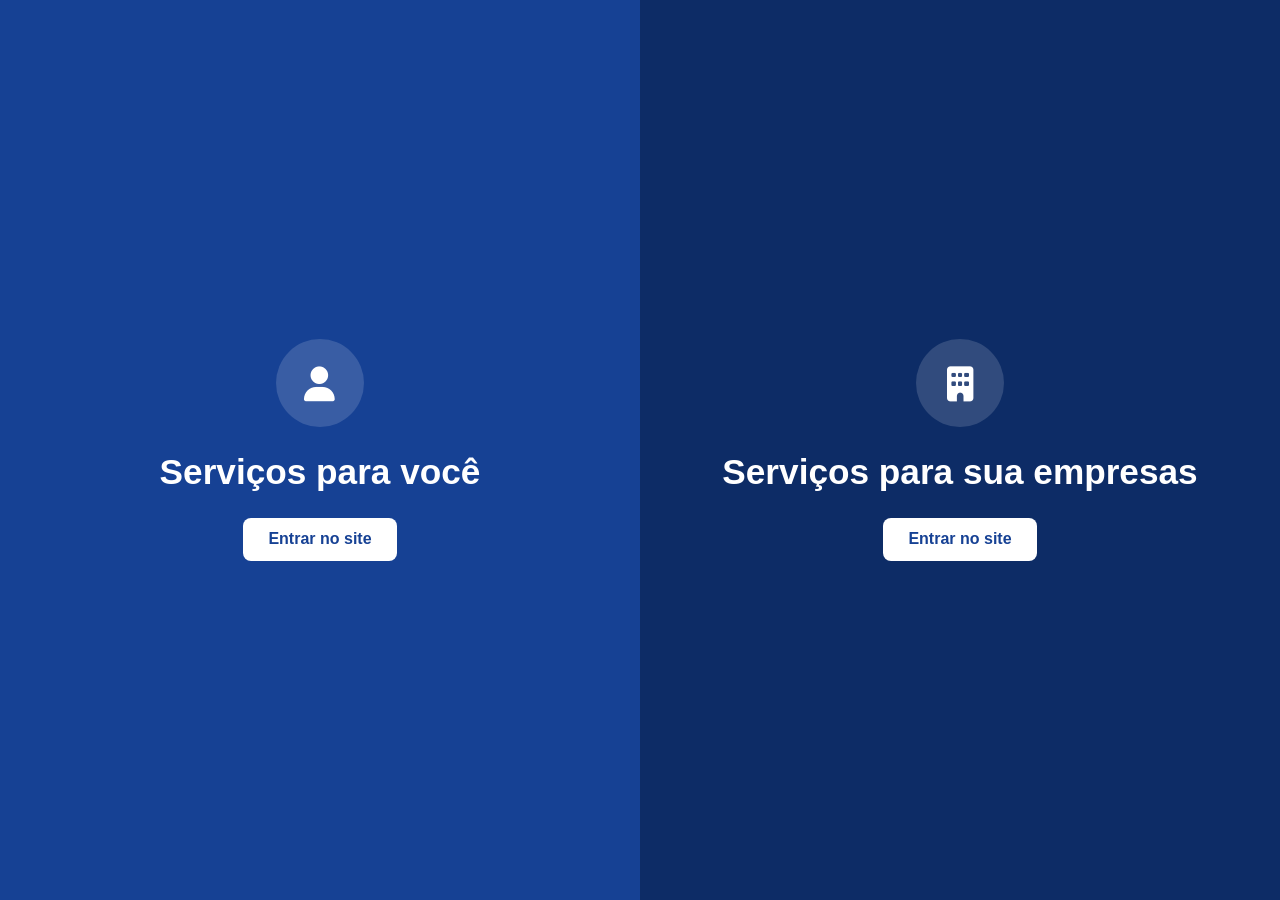
==== index.html @ 04d65aa6 "Checkpoint: estado atual do site antes de alterações no menu" ====
<!DOCTYPE html>
<html lang="pt-BR"><head>
<meta charset="UTF-8">
<meta name="viewport" content="width=device-width, initial-scale=1">
<title>SENAI Amapá — Escolha seu perfil</title>
<meta name="description" content="SENAI Amapá: educação profissional, tecnologia e inovação para a indústria. Escolha o site feito para você ou para a sua empresa.">
<link rel="icon" href="assets/img/favicon.png">
<link rel="stylesheet" href="assets/vendor/bootstrap/bootstrap.min.css">
<link rel="stylesheet" href="assets/vendor/fontawesome/css/all.min.css">
<link rel="stylesheet" href="assets/css/style.css">
</head>
<body class="site-senai">
<a class="skip-link" href="#main">Pular para o conteúdo</a>
<!--
<div class="topbar">
  <div class="container-xl">
    <div class="topbar-menu">
      <button class="topbar-toggler" type="button" aria-expanded="false" aria-controls="topbarInstitutional" aria-label="Abrir links institucionais">
        <i class="fa-solid fa-bars"></i>
      </button>
      <ul class="topbar-links institutional" id="topbarInstitutional">
      <li><a href="sesi-home.html"><img class="sesi-icon-min" src="assets/img/sesi_branco.png" alt="SESI Amapá"></a></li>
      <li><a href="#">LGPD</a></li>
      <li><a href="#">Transparência</a></li>
      <li><a href="#">Sustentabilidade</a></li>
      <li><a href="#">Portal ESG</a></li>
      <li><a href="#">Intranet</a></li>
      </ul>
    </div>
    <div class="accessibility-dropdown">
      <button class="accessibility-toggle" type="button" aria-expanded="false">
        <i class="fa-solid fa-universal-access"></i> Acessibilidade <i class="fa-solid fa-chevron-down" style="font-size:.6rem"></i>
      </button>
      <div class="accessibility-menu">
        <button type="button" data-action="font-increase"><i class="fa-solid fa-magnifying-glass-plus"></i> Aumentar fonte</button>
        <button type="button" data-action="font-decrease"><i class="fa-solid fa-magnifying-glass-minus"></i> Diminuir fonte</button>
        <button type="button" data-action="contrast"><i class="fa-solid fa-circle-half-stroke"></i> Contraste</button>
        <a href="#" target="_blank"><i class="fa-solid fa-hands-asl-interpreting"></i> Libras</a>
        <a href="#" target="_blank"><i class="fa-solid fa-volume-high"></i> Leitor de Tela</a>
      </div>
    </div>
  </div>
</div>
-->
<main id="main" class="profile-picker">
  <a class="profile-half profile-half-voce" href="para-voce/index.html">
    <div class="profile-half-inner">
      <span class="profile-icon"><i class="fa-solid fa-user"></i></span>
      <h1>Serviços para você</h1>
      <span class="btn btn-brand profile-btn">Entrar no site</span>
    </div>
  </a>
  <a class="profile-half profile-half-empresa" href="para-empresa/index.html">
    <div class="profile-half-inner">
      <span class="profile-icon"><i class="fa-solid fa-building"></i></span>
      <h1>Serviços para sua empresas</h1>
      <span class="btn btn-brand profile-btn">Entrar no site</span>
    </div>
  </a>
</main>

<script src="assets/vendor/bootstrap/bootstrap.bundle.min.js"></script>
<script src="assets/js/main.js"></script>

</body></html>
---- assets/css/style.css ----
/* ==========================================================================
   Novo Template SESI/SENAI Amapá — CSS compartilhado
   Um único stylesheet para os 4 mockups. As páginas SENAI usam
   <body class="site-senai">, as páginas SESI usam <body class="site-sesi">.
   Isso troca a "cor da casa" (--brand) em todo o documento sem duplicar
   nenhuma regra de layout — só a variável muda.
   ========================================================================== */

/* -----------------------------------------------------------------------
   1. Fontes — Neo Sans Std (oficial, arquivos em ../fonts/)
   ----------------------------------------------------------------------- */
@font-face {
  font-family: "Neo Sans Std";
  src: url("../fonts/NeoSansStd-Light.otf") format("opentype");
  font-weight: 300;
  font-style: normal;
  font-display: swap;
}
@font-face {
  font-family: "Neo Sans Std";
  src: url("../fonts/NeoSansStd-Regular.otf") format("opentype");
  font-weight: 400;
  font-style: normal;
  font-display: swap;
}
@font-face {
  font-family: "Neo Sans Std";
  src: url("../fonts/NeoSansStd-Italic.otf") format("opentype");
  font-weight: 400;
  font-style: italic;
  font-display: swap;
}
@font-face {
  font-family: "Neo Sans Std";
  src: url("../fonts/NeoSansStd-Medium.otf") format("opentype");
  font-weight: 500;
  font-style: normal;
  font-display: swap;
}
@font-face {
  font-family: "Neo Sans Std";
  src: url("../fonts/NeoSansStd-Bold.otf") format("opentype");
  font-weight: 700;
  font-style: normal;
  font-display: swap;
}
@font-face {
  font-family: "Neo Sans Std";
  src: url("../fonts/NeoSansStd-Black.otf") format("opentype");
  font-weight: 900;
  font-style: normal;
  font-display: swap;
}

/* -----------------------------------------------------------------------
   2. Variáveis de marca
   ----------------------------------------------------------------------- */
:root {
  --color-blue: #164194;
  --color-blue-dark: #0d2c66;
  --color-blue-darker: #0a2350;
  --color-senai: #e84910;
  --color-senai-dark: #c13c0c;
  --color-sesi: #52ae32;
  --color-sesi-dark: #418826;
  --color-ink: #1c2733;
  --color-body: #4a5568;
  --color-bg-soft: #f4f6fa;
  --color-border: #e3e8f0;

  --radius-sm: 0.5rem;
  --radius-md: 1rem;
  --radius-lg: 1.5rem;
  --shadow-soft: 0 0.5rem 1.5rem rgba(22, 65, 148, 0.08);
  --shadow-soft-hover: 0 1rem 2rem rgba(22, 65, 148, 0.14);

  --brand: var(--color-blue);
  --brand-dark: var(--color-blue-dark);
  --brand-rgb: 22, 65, 148;

  --font-base: "Neo Sans Std", "Segoe UI", Arial, sans-serif;
}

body.site-senai {
  --brand: var(--color-senai);
  --brand-dark: var(--color-senai-dark);
  --brand-rgb: 232, 73, 16;
}

body.site-sesi {
  --brand: var(--color-sesi);
  --brand-dark: var(--color-sesi-dark);
  --brand-rgb: 82, 174, 50;
}

/* Classes utilitárias de marca — únicas, reaproveitadas nos dois sites */
.senai-color { color: var(--color-senai) !important; }
.sesi-color  { color: var(--color-sesi) !important; }
.senai-bg    { background-color: var(--color-senai) !important; }
.sesi-bg     { background-color: var(--color-sesi) !important; }
.brand-color { color: var(--brand) !important; }
.brand-bg    { background-color: var(--brand) !important; }

/* -----------------------------------------------------------------------
   3. Base
   ----------------------------------------------------------------------- */
html { scroll-behavior: smooth; }

body {
  font-family: var(--font-base);
  color: var(--color-body);
  background-color: var(--color-bg-soft);
  -webkit-font-smoothing: antialiased;
}

/* Área de conteúdo "de página" — branca por padrão; seções internas podem
   sobrescrever com o próprio background (ex.: seção de serviços em cinza)
   para criar continuidade visual até o footer. */
.page-surface { background-color: #fff; }

h1, h2, h3, h4, h5, h6, .heading-font {
  font-family: var(--font-base);
  font-weight: 700;
  color: var(--color-ink);
}

a { text-decoration: none; }

img { max-width: 100%; height: auto; }

.container-narrow { max-width: 1320px; }

.section {
  padding-block: clamp(2.5rem, 5vw, 4.5rem);
}

.section-heading {
  display: flex;
  align-items: baseline;
  justify-content: start;
  gap: 1rem;
  margin-bottom: 1.75rem;
}

.section-heading h2 {
  font-size: clamp(1.5rem, 2.5vw, 2rem);
  font-weight: 900;
  margin: 0;
  position: relative;
  padding-bottom: 0.6rem;
}

.section-heading h2::after {
  content: "";
  position: absolute;
  left: 0;
  bottom: 0;
  width: 3.5rem;
  height: 4px;
  border-radius: 2px;
  background: var(--brand);
}

.btn-brand {
  background-color: var(--brand);
  border-color: var(--brand);
  color: #fff;
  font-weight: 700;
  border-radius: var(--radius-sm);
  padding: 0.6rem 1.6rem;
  transition: background-color 0.15s ease, transform 0.15s ease, box-shadow 0.15s ease;
}

.btn-brand:hover,
.btn-brand:focus {
  background-color: var(--brand-dark);
  border-color: var(--brand-dark);
  color: #fff;
  transform: translateY(-1px);
  box-shadow: var(--shadow-soft);
}

.btn-outline-brand {
  border: 1.5px solid var(--brand);
  color: var(--brand);
  background: transparent;
  font-weight: 700;
  border-radius: var(--radius-sm);
  padding: 0.55rem 1.5rem;
  transition: all 0.15s ease;
}

.btn-outline-brand:hover {
  background-color: var(--brand);
  color: #fff;
}

.badge-brand {
  display: inline-block;
  background-color: var(--brand);
  color: #fff;
  font-size: 0.7rem;
  font-weight: 700;
  letter-spacing: 0.04em;
  text-transform: uppercase;
  padding: 0.35rem 0.75rem;
  border-radius: 50rem;
}

/* Skip link */
.skip-link {
  position: absolute;
  left: -999px;
  top: 0;
  background: #fff;
  color: var(--color-ink);
  padding: 0.75rem 1.25rem;
  z-index: 2000;
  border-radius: 0 0 var(--radius-sm) 0;
}
.skip-link:focus { left: 0; }

/* -----------------------------------------------------------------------
   4. Barra institucional (topo) — accessibility + institutional links
   ----------------------------------------------------------------------- */
.topbar {
  background-color: var(--color-blue);
  color: #fff;
  font-size: 0.8rem;
  box-shadow: inset 0px -4px 5px 1px #00000045;
}

.topbar .container-xl {
  display: flex;
  align-items: center;
  justify-content: space-between;
  gap: 1rem;
  padding-block: 0.5rem;
}

.topbar a {
  color: #fff;
  opacity: 0.92;
}
.topbar a:hover { opacity: 1; text-decoration: underline; }

.topbar-menu { position: relative; }

.topbar-links {
  display: flex;
  align-items: center;
  gap: 1.1rem;
  list-style: none;
  margin: 0;
  padding: 0;
  text-transform: uppercase;
  letter-spacing: 0.02em;
  font-weight: 600;
}

.topbar-links li + li { position: relative; }
.topbar-links li + li::before {
  content: "";
  position: absolute;
  left: -0.58rem;
  top: 50%;
  transform: translateY(-50%);
  width: 1px;
  height: 0.85rem;
  background: rgba(255, 255, 255, 0.4);
}

.topbar-toggler {
  display: none;
  background: rgba(255, 255, 255, 0.12);
  border: 1px solid rgba(255, 255, 255, 0.35);
  color: #fff;
  width: 34px;
  height: 34px;
  border-radius: 0.5rem;
  align-items: center;
  justify-content: center;
  font-size: 0.85rem;
}
.topbar-toggler:hover { background: rgba(255, 255, 255, 0.22); }

/* Accessibility dropdown */
.accessibility-dropdown { position: relative; }

.accessibility-toggle {
  background: rgba(255, 255, 255, 0.12);
  border: 1px solid rgba(255, 255, 255, 0.35);
  color: #fff;
  border-radius: 50rem;
  padding: 0.3rem 0.9rem;
  font-size: 0.78rem;
  font-weight: 700;
  text-transform: uppercase;
  display: inline-flex;
  align-items: center;
  gap: 0.4rem;
}
.accessibility-toggle:hover { background: rgba(255, 255, 255, 0.22); }

.accessibility-menu {
  position: absolute;
  top: calc(100% + 0.6rem);
  left: 0;
  min-width: 230px;
  background: #fff;
  color: var(--color-ink);
  border-radius: var(--radius-sm);
  box-shadow: var(--shadow-soft-hover);
  padding: 0.5rem;
  display: none;
  z-index: 1050;
}
.accessibility-dropdown.open .accessibility-menu { display: block; }

.accessibility-menu button,
.accessibility-menu a {
  display: flex;
  align-items: center;
  gap: 0.6rem;
  width: 100%;
  background: none;
  border: 0;
  text-align: left;
  padding: 0.55rem 0.7rem;
  border-radius: 0.5rem;
  color: var(--color-ink);
  font-size: 0.85rem;
  font-weight: 600;
}
.accessibility-menu button:hover,
.accessibility-menu a:hover { background: var(--color-bg-soft); color: var(--brand); }
.accessibility-menu i { width: 1.1rem; text-align: center; color: var(--brand); }

/* Font-size runtime toggle */
body.font-lg { font-size: 108%; }
body.font-xl { font-size: 116%; }
body.high-contrast { background: #000; color: #fff; }
body.high-contrast .topbar,
body.high-contrast .mainnav { background: #000 !important; }
body.high-contrast a { color: #ffe680 !important; }
body.high-contrast .brand-bg,
body.high-contrast .senai-bg,
body.high-contrast .sesi-bg { background: #000 !important; border: 1px solid #fff; }

/* -----------------------------------------------------------------------
   5. Navegação principal + Mega-menu
   ----------------------------------------------------------------------- */
.mainnav {
  background-color: var(--color-bg-soft);
  padding-block: 0.75rem;
  justify-content: space-between;
  position: sticky;
  top: 0;
  z-index: 1030;
}

.mainnav .container-xl {
  display: flex;
  align-items: center;
  justify-content: space-between;
  gap: 1.5rem;
  margin-right: auto;
  margin-left: auto;
  min-width: 90% !important;
  max-width: 90% !important;
}

.mainnav-brand img { height: 64px; min-width: 253.667px  ; margin: 0px 0 5px 0px;}

.mainnav-menu {
  display: flex;
  align-items: center;
  gap: 0.25rem;
  list-style: none;
  margin: 0 0 0 0.5rem;
  padding: 0;
  flex: 1;
  justify-content: space-evenly;
}

.mainnav-menu > li { position: relative; }

.mainnav-menu > li > a {
  display: flex;
  align-items: center;
  gap: 0.35rem;
  color: var(--color-blue);
  font-weight: 700;
  font-size: 0.85rem;
  text-transform: uppercase;
  letter-spacing: 0.01em;
  padding: 0.65rem 0.9rem;
  border-radius: var(--radius-sm);
  transition: background-color 0.15s ease;
}

.mainnav-menu > li > a:hover,
.mainnav-menu > li.open > a {
  background-color: var(--brand);
  color: var(--color-bg-soft);
}

.mainnav-menu > li > a i.chev { font-size: 0.4rem; opacity: 0.8; }

.mega-panel {
  position: absolute;
  top: calc(100% + 0.6rem);
  left: 0;
  min-width: 640px;
  max-width: 90vw;
  background: #fff;
  border-radius: var(--radius-md);
  box-shadow: var(--shadow-soft-hover);
  padding: 1.5rem;
  display: none;
  gap: 1.5rem;
  grid-template-columns: repeat(3, 1fr);
  z-index: 1040;
}
.mega-panel.cols-1 { min-width: 260px; grid-template-columns: 1fr; }
.mega-panel.cols-2 { min-width: 440px; grid-template-columns: repeat(2, 1fr); }
.mega-panel.cols-3 { min-width: 440px; grid-template-columns: repeat(3, 8rem); }
.mainnav-menu > li.open .mega-panel { display: grid; }

.mega-panel-col h6 {
  font-size: 0.72rem;
  text-transform: uppercase;
  letter-spacing: 0.05em;
  color: var(--brand);
  font-weight: 800;
  margin-bottom: 0.6rem;
  padding-bottom: 0.5rem;
  border-bottom: 2px solid var(--color-bg-soft);
}

.mega-panel-col ul { list-style: none; margin: 0; padding: 0; }
.mega-panel-col li a {
  display: block;
  color: var(--color-body);
  font-size: 0.86rem;
  font-weight: 500;
  padding: 0.4rem 0.3rem;
  border-radius: 0.4rem;
}
.mega-panel-col li a:hover { color: var(--brand); background: var(--color-bg-soft); padding-left: 0.6rem; }

/* Search trigger + panel */
.nav-search { position: relative; }

.nav-search-toggle {
  background: var(--brand);
  border: 2px solid rgba(255, 255, 255, 0.3);
  color: #fff;
  width: 42px;
  height: 42px;
  border-radius: 50%;
  display: inline-flex;
  align-items: center;
  justify-content: center;
  font-size: 1rem;
}
.nav-search-toggle:hover { background: var(--color-blue); border: 2px solid var(--brand);}

.search-panel {
  position: absolute;
  top: calc(100% + 0.6rem);
  right: 0;
  width: 380px;
  max-width: 90vw;
  background: #fff;
  border-radius: var(--radius-md);
  box-shadow: var(--shadow-soft-hover);
  padding: 1.25rem;
  display: none;
  z-index: 1040;
}
.nav-search.open .search-panel { display: block; }

.search-panel .input-group input {
  border-radius: var(--radius-sm) 0 0 var(--radius-sm);
}
.search-panel .input-group .btn {
  border-radius: 0 var(--radius-sm) var(--radius-sm) 0;
}

.mainnav-toggler {
  display: none;
  background: rgba(255, 255, 255, 0.12);
  border: 1px solid rgba(255, 255, 255, 0.3);
  color: #fff;
  width: 42px;
  height: 42px;
  border-radius: 0.5rem;
  align-items: center;
  justify-content: center;
  font-size: 1.1rem;
}

/* -----------------------------------------------------------------------
   6. Fileira de atalhos ("topo de conteúdo")
   ----------------------------------------------------------------------- */
.shortcuts-row {
  padding-block: 1.25rem;
  background: linear-gradient(0deg, #fff 0%, var(--color-bg-soft) 60%);
  border-bottom: 0px solid var(--color-border);
}

.shortcuts-grid {
  display: grid;
  grid-template-columns: repeat(auto-fit, minmax(130px, 1fr));
  gap: 0.75rem;
}

.shortcut-card {
  display: flex;
  flex-direction: column;
  align-items: center;
  justify-content: center;
  text-align: center;
  gap: 0.5rem;
  min-height: 96px;
  padding: 0.9rem 0.6rem;
  border-radius: var(--radius-sm);
  border: 1.5px solid transparent;
  background: #fff;
  color: var(--color-blue);
  font-size: 0.78rem;
  font-weight: 700;
  box-shadow: var(--shadow-soft);
  transition: background-color 0.15s ease, color 0.15s ease, transform 0.15s ease, box-shadow 0.15s ease;
}

.shortcut-card i {
  font-size: 1.25rem;
}

.shortcut-card:hover {
  background-color: #fff;
  color: var(--brand);
  border: 1.5px solid var(--brand);
  transform: translateY(-2px);
  box-shadow: var(--shadow-soft-hover);
}

@media (max-width: 767.98px) {
  .shortcuts-grid {
    grid-auto-flow: column;
    grid-auto-columns: minmax(104px, 1fr);
    overflow-x: auto;
    scroll-snap-type: x mandatory;
    padding-bottom: 0.3rem;
  }
  .shortcut-card { scroll-snap-align: start; }
}

/* -----------------------------------------------------------------------
   7. Banner — galeria em accordion (estilo "para-você")
   4 cards lado a lado; ao clicar, o card se expande e mostra o conteúdo,
   os demais ficam estreitos mostrando só o título na vertical.
   ----------------------------------------------------------------------- */
.hero-gallery {
  padding-top: 2rem;
}

.hero-accordion {
  display: flex;
  gap: 0.75rem;
  height: 460px;
}

.accordion-card {
  position: relative;
  flex: 0 0 100px;
  border-radius: var(--radius-sm);
  overflow: hidden;
  cursor: pointer;
  isolation: isolate;
  transform: skewX(-10deg);
  transition: flex-basis 0.45s ease, flex-grow 0.45s ease;
}

.accordion-card.active {
  flex: 1 1 auto;
  cursor: default;
}

.accordion-card img {
  position: absolute;
  inset: 0;
  width: 100%;
  height: 100%;
  object-fit: cover;
  transform: skewX(10deg) scale(1.2);
  z-index: -2;
}

.accordion-card::after {
  content: "";
  position: absolute;
  inset: 0;
  z-index: -1;
  background: linear-gradient(0deg, rgba(8, 16, 32, 0.9) 0%, rgba(8, 16, 32, 0.4) 45%, rgba(8, 16, 32, 0.12) 100%);
  transition: opacity 0.3s ease;
}

.accordion-card:hover::after { opacity: 0.85; }

.accordion-vertical-label {
  position: absolute;
  left: 0;
  right: 0;
  bottom: 1.5rem;
  display: flex;
  justify-content: center;
  writing-mode: vertical-rl;
  transform: rotate(180deg);
  color: #fff;
  font-weight: 800;
  text-transform: uppercase;
  letter-spacing: 0.05em;
  font-size: 0.82rem;
  white-space: nowrap;
  opacity: 1;
  transition: opacity 0.2s ease;
  pointer-events: none;
}
.accordion-card.active .accordion-vertical-label { opacity: 0; }

.accordion-content {
  position: absolute;
  left: 0;
  right: 0;
  bottom: 0;
  padding: clamp(1.5rem, 3vw, 2.75rem);
  color: #fff;
  max-width: 640px;
  opacity: 0;
  pointer-events: none;
  transition: opacity 0.25s ease 0.1s;
}
.accordion-card.active .accordion-content { opacity: 1; pointer-events: auto; }

/* .accordion-content keeps the card's skew (so its left edge follows the
   parallelogram shape); each child is counter-skewed so the text itself
   stays upright and readable. */
.accordion-content > * {
  transform: skewX(10deg);
}

.accordion-content .btn-brand:hover,
.accordion-content .btn-brand:focus {
  transform: skewX(10deg) translateY(-1px);
}

.accordion-eyebrow {
  font-size: 0.72rem;
  font-weight: 800;
  letter-spacing: 0.06em;
  text-transform: uppercase;
  opacity: 0.85;
  margin-bottom: 0.4rem;
}

.accordion-content h3 {
  color: #fff;
  font-size: clamp(1.2rem, 2.6vw, 1.85rem);
  font-weight: 900;
  margin-bottom: 0.6rem;
  line-height: 1.25;
}

.accordion-content p {
  opacity: 0.92;
  margin-bottom: 1.1rem;
}

@media (max-width: 767.98px) {
  .hero-accordion { flex-direction: column; height: auto; }
  .accordion-card { flex: 0 0 64px; transition: flex-basis 0.4s ease; }
  .accordion-card.active { flex: 0 0 380px; }
  .accordion-vertical-label {
    writing-mode: horizontal-tb;
    transform: none;
    position: absolute;
    top: 0;
    left: 0;
    right: 0;
    bottom: auto;
    padding: 0.95rem 1.25rem 0;
    justify-content: flex-start;
    align-items: flex-start;
    display: flex;
  }
}

/* -----------------------------------------------------------------------
   8. Notícias
   ----------------------------------------------------------------------- */
.news-card {
  display: block;
  border-radius: var(--radius-md);
  overflow: hidden;
  background: #fff;
  box-shadow: var(--shadow-soft);
  height: 100%;
  transition: transform 0.15s ease, box-shadow 0.15s ease;
}
.news-card:hover { transform: translateY(-4px); box-shadow: var(--shadow-soft-hover); }

.news-card .news-img {
  position: relative;
  aspect-ratio: 16/10;
  overflow: hidden;
}
.news-card .news-img img { width: 100%; height: 100%; object-fit: cover; }

.news-card .news-badge {
  position: absolute;
  top: 0.9rem;
  left: 0.9rem;
}

.news-card .news-body { padding: 1.1rem 1.25rem 1.35rem; }

.news-card h3,
.news-card h4 {
  font-size: 1.02rem;
  line-height: 1.35;
  margin: 0;
}

.news-featured .news-img { aspect-ratio: 16/9; }
.news-featured h3 { font-size: clamp(1.15rem, 2vw, 1.5rem); }
.news-featured .news-body { padding: 1.5rem 1.75rem 1.85rem; }

/* -----------------------------------------------------------------------
   8b. Seção "quebra" com fundo na cor da marca — entre Notícias e Serviços
   (SENAI: Para você / Para empresas — SESI: Por que estudar no SESI)
   ----------------------------------------------------------------------- */
.section-on-brand { background: #ffffff; }

.section-heading-on-brand {
  text-align: center;
  max-width: 720px;
  margin: 0 auto 2.5rem;
}
.section-heading-on-brand h2 {
  color: #fff;
  font-size: clamp(1.5rem, 2.5vw, 2rem);
  font-weight: 900;
  margin-bottom: 0.75rem;
}
.section-heading-on-brand p { color: rgba(255, 255, 255, 0.88); margin: 0; }

/* Para você / Para empresas (SENAI) */
.para-grid {
  display: grid;
  grid-template-columns: repeat(2, 1fr);
  align-items: stretch;
  gap: 1.75rem;
}

.para-card {
  display: flex;
  flex-direction: column;
  height: 100%;
  background: var(--color-blue);
  border-radius: var(--radius-lg);
  box-shadow: var(--shadow-soft-hover);
  padding: clamp(1.5rem, 3vw, 2.25rem);
}

.para-icon {
  width: 56px;
  height: 56px;
  border-radius: 50%;
  background: var(--brand);
  color: #fff;
  display: inline-flex;
  align-items: center;
  justify-content: center;
  font-size: 1.4rem;
  margin-bottom: 0.8rem;
}

.para-card h3 { color: #fff; font-size: 1.35rem; margin-bottom: 0.6rem; }
.para-card > p { flex: 1; margin-bottom: 1.5rem; color: #fff; font-weight: 600;}

.para-links { display: flex; flex-direction: column; gap: 0.9rem; }

.para-link {
  display: flex;
  align-items: stretch;
  border-radius: var(--radius-sm);
  overflow: hidden;
  background: var(--color-bg-soft);
  transition: background-color 0.15s ease, transform 0.15s ease;
}
.para-link:hover { background: var(--color-border); transform: translateX(3px); }

.para-link-text { flex: 1; padding: 0.9rem 1.1rem; }
.para-link-text strong { display: block; color: var(--color-ink); font-size: 0.98rem; margin-bottom: 0.2rem; }
.para-link-text span { font-size: 0.85rem; color: var(--color-body); }

.para-link-arrow {
  flex: 0 0 48px;
  display: flex;
  align-items: center;
  justify-content: center;
  background: var(--brand);
  color: #fff;
  font-size: 0.85rem;
}

@media (max-width: 767.98px) {
  .para-grid { grid-template-columns: 1fr; }
}

/* Por que estudar no SESI — carrossel de motivos */
.reasons-carousel {
  position: relative;
  display: flex;
  align-items: center;
  gap: 0.75rem;
}

.reasons-track {
  display: flex;
  align-items: stretch;
  gap: 1.25rem;
  overflow-x: auto;
  scroll-snap-type: x mandatory;
  scroll-behavior: smooth;
  flex: 1;
  padding: 0.25rem;
  scrollbar-width: none;
}
.reasons-track::-webkit-scrollbar { display: none; }

.reason-card {
  scroll-snap-align: start;
  flex: 0 0 calc((100% - 2 * 1.25rem) / 3);
  display: flex;
  flex-direction: column;
  background: #fff;
  border-radius: var(--radius-md);
  box-shadow: var(--shadow-soft);
  padding: 1.75rem 1.5rem;
}

.reason-icon {
  width: 52px;
  height: 52px;
  border-radius: 50%;
  background: rgba(var(--brand-rgb), 0.12);
  color: var(--brand);
  display: inline-flex;
  align-items: center;
  justify-content: center;
  font-size: 1.3rem;
  margin-bottom: 1rem;
}

.reason-card h3 { font-size: 1.05rem; margin-bottom: 0.6rem; }
.reason-card p { font-size: 0.9rem; color: var(--color-body); flex: 1; margin-bottom: 1rem; }
.reason-link { font-size: 0.85rem; font-weight: 700; color: var(--brand); }
.reason-link i { margin-left: 0.3rem; font-size: 0.75rem; }

.reasons-nav {
  flex: 0 0 auto;
  width: 44px;
  height: 44px;
  border-radius: 50%;
  background: #fff;
  color: var(--brand);
  border: none;
  display: inline-flex;
  align-items: center;
  justify-content: center;
  font-size: 1rem;
  box-shadow: var(--shadow-soft);
  transition: transform 0.15s ease, box-shadow 0.15s ease;
}
.reasons-nav:hover { transform: translateY(-2px); box-shadow: var(--shadow-soft-hover); }

.reasons-dots { display: flex; justify-content: center; gap: 0.5rem; margin-top: 1.75rem; }
.reasons-dots button {
  width: 8px;
  height: 8px;
  padding: 0;
  border: none;
  border-radius: 50%;
  background: rgba(255, 255, 255, 0.4);
  transition: width 0.2s ease, background-color 0.2s ease;
}
.reasons-dots button.active { width: 22px; border-radius: 4px; background: #fff; }

@media (max-width: 991.98px) {
  .reason-card { flex-basis: calc((100% - 1.25rem) / 2); }
}
@media (max-width: 575.98px) {
  .reason-card { flex-basis: 86%; }
  .reasons-nav { width: 38px; height: 38px; font-size: 0.9rem; }
}

/* -----------------------------------------------------------------------
   9. Cards de serviços por categoria
   ----------------------------------------------------------------------- */
.service-card {
  display: block;
  border-radius: var(--radius-md);
  overflow: hidden;
  background: #fff;
  box-shadow: var(--shadow-soft);
  transition: transform 0.15s ease, box-shadow 0.15s ease;
  height: 100%;
}
.service-card:hover { transform: translateY(-4px); box-shadow: var(--shadow-soft-hover); }

.service-card .service-img { aspect-ratio: 4/3; overflow: hidden; }
.service-card .service-img img { width: 100%; height: 100%; object-fit: cover; }

.service-card .service-title {
  padding: 0.9rem 1.1rem;
  font-size: 0.95rem;
  font-weight: 700;
  color: #fff;
  margin: 0;
  background: var(--brand);
}

.service-group + .service-group { margin-top: 3rem; }

.service-group-heading {
  display: flex;
  align-items: center;
  flex-wrap: wrap;
  row-gap: 0.4rem;
  gap: 0.75rem;
  margin-bottom: 1.25rem;
}
.service-group-heading .dot {
  width: 0.6rem;
  height: 0.6rem;
  border-radius: 50%;
  background: var(--brand);
  flex-shrink: 0;
}
.service-group-heading h3 {
  font-size: 1.2rem;
  margin: 0;
}
.service-group-link {
  margin-left: 0.35rem;
  font-size: 0.85rem;
  font-weight: 400;
  color: var(--brand);
  text-decoration: underline;
  text-underline-offset: 3px;
  white-space: nowrap;
}
.service-group-link:hover { color: var(--brand); opacity: 0.75; }

/* -----------------------------------------------------------------------
   10. Footer
   ----------------------------------------------------------------------- */
.site-footer {
  background: var(--color-blue);
  color: rgba(255, 255, 255, 0.85);
  overflow: hidden;
}

.footer-links {
  padding-block: clamp(2.5rem, 4vw, 3.5rem);
}

.footer-col h5 {
  color: #fff;
  font-size: 0.82rem;
  text-transform: uppercase;
  letter-spacing: 0.04em;
  font-weight: 800;
  margin-bottom: 1.1rem;
  padding-left: 0.8rem;
  border-left: 3px solid var(--brand);
}

.footer-col ul { list-style: none; margin: 0; padding: 0; }
.footer-col li { margin-bottom: 0.55rem; }
.footer-col a {
  color: rgba(255, 255, 255, 0.78);
  font-size: 0.86rem;
}
.footer-col a:hover { color: #fff; text-decoration: underline; }

.footer-units {
  background: var(--color-blue-darker);
  padding-block: 1.75rem;
}
.footer-units h6 {
  color: #fff;
  font-size: 0.85rem;
  font-weight: 800;
  margin-bottom: 0.5rem;
}
.footer-units h6 i { color: var(--brand); margin-right: 0.4rem; }
.footer-units p { font-size: 0.85rem; margin: 0; color: rgba(255, 255, 255, 0.75); }

.footer-social {
  display: flex;
  justify-content: center;
  gap: 0.9rem;
  padding-top: 1.75rem;
}
.footer-social a {
  width: 40px;
  height: 40px;
  border-radius: 50%;
  border: 1.5px solid rgba(255, 255, 255, 0.35);
  color: #fff;
  display: inline-flex;
  align-items: center;
  justify-content: center;
  transition: all 0.15s ease;
}
.footer-social a:hover { background: var(--brand); border-color: var(--brand); }

.footer-copy {
  text-align: center;
  font-size: 0.82rem;
  color: rgba(255, 255, 255, 0.7);
  padding-block: 1.5rem;
}
.footer-copy a { color: rgba(255, 255, 255, 0.85); }

/* -----------------------------------------------------------------------
   11. Breadcrumbs (só na página de notícia)
   ----------------------------------------------------------------------- */
.breadcrumb-bar { padding-block: 1rem; }

.breadcrumb-modern {
  display: flex;
  flex-wrap: wrap;
  align-items: center;
  gap: 0.4rem;
  list-style: none;
  margin: 0;
  padding: 0;
  font-size: 0.82rem;
  color: #8a94a6;
}
.breadcrumb-modern a { color: #8a94a6; font-weight: 600; }
.breadcrumb-modern a:hover { color: var(--brand); }
.breadcrumb-modern li.current { color: var(--brand); font-weight: 700; }
.breadcrumb-modern li + li::before {
  content: "\f105";
  font-family: "Font Awesome 6 Free";
  font-weight: 900;
  margin-right: 0.4rem;
  color: #c3cadb;
}

/* -----------------------------------------------------------------------
   12. Página de notícia (artigo)
   ----------------------------------------------------------------------- */
.article-hero {
  border-radius: var(--radius-lg);
  overflow: hidden;
  margin-bottom: 2rem;
  max-height: 460px;
}
.article-hero img { width: 100%; object-fit: cover; max-height: 460px; }

.article-header { max-width: 860px; margin: 0 auto 1.5rem; }
.article-header .badge-brand { margin-bottom: 0.9rem; }
.article-header h1 {
  font-size: clamp(1.6rem, 3.4vw, 2.4rem);
  font-weight: 900;
  line-height: 1.25;
}
.article-header .article-lead {
  font-size: 1.08rem;
  color: var(--color-body);
}

.article-body {
  max-width: 780px;
  margin: 0 auto;
  font-size: 1.02rem;
  line-height: 1.85;
  color: #333c48;
}
.article-body p { margin-bottom: 1.35rem; }
.article-body h2 { font-size: 1.35rem; margin: 2rem 0 1rem; }
.article-body img {
  border-radius: var(--radius-md);
  margin-block: 1.5rem;
}
.article-body blockquote {
  border-left: 4px solid var(--brand);
  padding: 0.5rem 0 0.5rem 1.25rem;
  color: var(--color-ink);
  font-style: italic;
  margin: 1.75rem 0;
}

.article-footer {
  max-width: 780px;
  margin: 2.5rem auto 0;
  padding-top: 1.75rem;
  border-top: 1px solid var(--color-border);
  display: flex;
  flex-wrap: wrap;
  align-items: center;
  justify-content: space-between;
  gap: 1rem;
}

.article-date {
  display: flex;
  align-items: center;
  gap: 0.5rem;
  color: #8a94a6;
  font-size: 0.88rem;
  font-weight: 600;
}
.article-date i { color: var(--brand); }

.share-links {
  display: flex;
  align-items: center;
  gap: 0.6rem;
}
.share-links span {
  font-size: 0.8rem;
  font-weight: 700;
  color: var(--color-ink);
  text-transform: uppercase;
  letter-spacing: 0.03em;
  margin-right: 0.2rem;
}
.share-links a {
  width: 38px;
  height: 38px;
  border-radius: 50%;
  background: var(--color-bg-soft);
  color: var(--brand);
  display: inline-flex;
  align-items: center;
  justify-content: center;
  transition: all 0.15s ease;
}
.share-links a:hover { background: var(--brand); color: #fff; transform: translateY(-2px); }

/* -----------------------------------------------------------------------
   13. Responsivo — menu principal em mobile
   ----------------------------------------------------------------------- */
@media (max-width: 991.98px) {
  .topbar-toggler { display: inline-flex; }

  .topbar-links.institutional {
    display: none;
    position: absolute;
    top: calc(100% + 0.6rem);
    right: 0;
    min-width: 230px;
    background: #fff;
    flex-direction: column;
    align-items: stretch;
    gap: 0;
    padding: 0.5rem;
    border-radius: var(--radius-sm);
    box-shadow: var(--shadow-soft-hover);
    text-transform: none;
    letter-spacing: normal;
    z-index: 1050;
  }
  .topbar-menu.open .topbar-links.institutional { display: flex; }
  .topbar-links.institutional li + li::before { display: none; }
  .topbar-links.institutional a {
    display: block;
    color: var(--color-ink);
    font-weight: 600;
    padding: 0.55rem 0.7rem;
    border-radius: 0.4rem;
  }
  .topbar-links.institutional a:hover { background: var(--color-bg-soft); color: var(--brand); }

  .mainnav-toggler { display: inline-flex; }

  .mainnav-menu {
    position: fixed;
    inset: 0 0 0 auto;
    width: min(340px, 86vw);
    height: 100vh;
    background: #fff;
    flex-direction: column;
    align-items: start;
    gap: 0;
    margin: 0;
    padding: 5rem 1.25rem 2rem;
    overflow-y: auto;
    transform: translateX(100%);
    transition: transform 0.25s ease;
    z-index: 1060;
    box-shadow: -0.5rem 0 2rem rgba(0,0,0,0.2);
    justify-content: space-evenly !important;
  }
  .mainnav-menu.open { transform: translateX(0); }

  .mainnav-menu > li > a { color: var(--color-ink); justify-content: space-evenly; }
  .mainnav-menu > li > a:hover,
  .mainnav-menu > li.open > a { background: var(--color-bg-soft);}

  .mega-panel {
    position: static;
    box-shadow: none;
    border-radius: 0;
    padding: 0.25rem 0 0.75rem 0.5rem;
    min-width: 0;
    max-width: none;
  }
  .mainnav-menu > li.open .mega-panel { display: block; }
  .mega-panel-col + .mega-panel-col { margin-top: 1rem; }

  .nav-backdrop {
    display: none;
    position: fixed;
    inset: 0;
    background: rgba(10, 20, 40, 0.55);
    z-index: 1055;
  }
  .nav-backdrop.open { display: block; }

  .nav-search {
    position: static;
    margin-left: auto;
  }
  .search-panel {
    left: 1rem;
    right: 1rem;
    width: auto;
    max-width: none;
  }
}

@media (max-width: 575.98px) {
  .topbar-links.utility li:nth-child(n+4) { display: none; }
  .hero-card { min-height: 320px; }
}


/*CUSTOM*/

.para-card-icon-title {
    display: flex;
    align-items: center;
    gap: 12px;
}

.btn-brand-alt {
  background-color: #008BD2;
  border-color: var(--brand);
  color: #fff;
  font-weight: 700;
  border-radius: var(--radius-sm);
  padding: 0.6rem 1.6rem;
  transition: background-color 0.15s ease, transform 0.15s ease, box-shadow 0.15s ease;
}
.btn-brand-alt:hover,
.btn-brand-alt:focus {
  background-color: #0075b0;
  border-color: #006ba1;
  color: #fff;
  transform: translateY(-1px);
  box-shadow: var(--shadow-soft);
}
.cta-buttons {
    display: flex;
    gap: 8px
}

.sesi-icon-min {
    max-width: 120px;
    padding: 0px;
    margin: -24px -34px -20px -20px;
}

#card-accordion {
    min-width: 80%;
}

/* -----------------------------------------------------------------------
   14. Landing de seleção de perfil (Para você / Para empresas)
   ----------------------------------------------------------------------- */
.profile-picker {
  display: flex;
  min-height: 100vh;
}

.profile-half {
  flex: 1;
  display: flex;
  align-items: center;
  justify-content: center;
  color: #fff;
  background: var(--color-blue);
  transition: flex 0.3s ease;
}
.profile-half-empresa { background: var(--color-blue-dark); }

.profile-half:hover { flex: 1.15; }

.profile-half-inner {
  text-align: center;
  padding: 2rem;
}

.profile-icon {
  display: inline-flex;
  align-items: center;
  justify-content: center;
  width: 88px;
  height: 88px;
  border-radius: 50%;
  background: rgba(255, 255, 255, 0.15);
  font-size: 2.2rem;
  margin-bottom: 1.5rem;
}

.profile-half h1 {
  color: #fff;
  font-size: clamp(1.6rem, 3vw, 2.2rem);
  font-weight: 900;
  margin-bottom: 1.5rem;
}

.profile-btn {
  background: #fff;
  color: var(--color-blue);
  font-weight: 700;
  border: none;
}
.profile-half:hover .profile-btn { color: var(--brand); }

@media (max-width: 767.98px) {
  .profile-picker { flex-direction: column; }
  .profile-half:hover { flex: 1; }
}
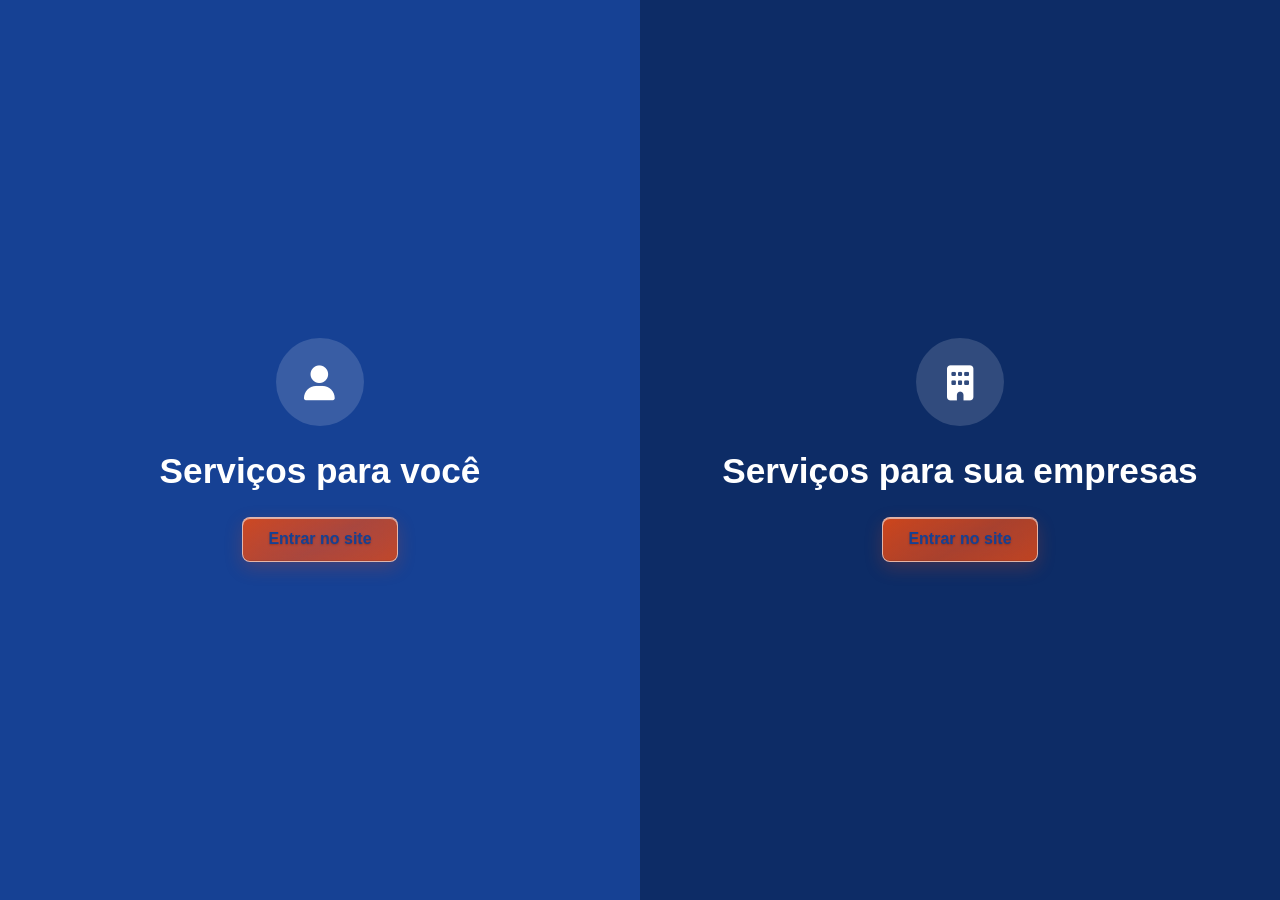
==== commit d2ec90fe: "Checkpoint: site antes da alternativa de navegação em 2 níveis Salva o estado atual (menu em abas po" ====
--- a/index.html
+++ b/index.html
@@ -8,6 +8,8 @@
 <link rel="stylesheet" href="assets/vendor/bootstrap/bootstrap.min.css">
 <link rel="stylesheet" href="assets/vendor/fontawesome/css/all.min.css">
 <link rel="stylesheet" href="assets/css/style.css">
+<link rel="stylesheet" href="assets/css/glass.css">
+<link rel="stylesheet" href="assets/css/mobile.css">
 </head>
 <body class="site-senai">
 <a class="skip-link" href="#main">Pular para o conteúdo</a>
@@ -61,5 +63,6 @@
 
 <script src="assets/vendor/bootstrap/bootstrap.bundle.min.js"></script>
 <script src="assets/js/main.js"></script>
+<script src="assets/js/glass.js"></script>
 
 </body></html>
--- a/assets/css/style.css
+++ b/assets/css/style.css
@@ -68,9 +68,9 @@
   --color-bg-soft: #f4f6fa;
   --color-border: #e3e8f0;
 
-  --radius-sm: 0.5rem;
-  --radius-md: 1rem;
-  --radius-lg: 1.5rem;
+  --radius-sm: 8px;
+  --radius-md: 12px;
+  --radius-lg: 16px;
   --shadow-soft: 0 0.5rem 1.5rem rgba(22, 65, 148, 0.08);
   --shadow-soft-hover: 0 1rem 2rem rgba(22, 65, 148, 0.14);
 
@@ -148,6 +148,7 @@
   margin: 0;
   position: relative;
   padding-bottom: 0.6rem;
+  margin-top: 1rem;
 }
 
 .section-heading h2::after {
@@ -541,7 +542,7 @@
 
 .shortcut-card:hover {
   background-color: #fff;
-  color: var(--brand);
+  color: #fff;
   border: 1.5px solid var(--brand);
   transform: translateY(-2px);
   box-shadow: var(--shadow-soft-hover);
@@ -770,7 +771,7 @@
   flex-direction: column;
   height: 100%;
   background: var(--color-blue);
-  border-radius: var(--radius-lg);
+  border-radius: var(--radius-sm);
   box-shadow: var(--shadow-soft-hover);
   padding: clamp(1.5rem, 3vw, 2.25rem);
 }
@@ -970,7 +971,7 @@
    10. Footer
    ----------------------------------------------------------------------- */
 .site-footer {
-  background: var(--color-blue);
+  background: var(--color-blue-dark);
   color: rgba(255, 255, 255, 0.85);
   overflow: hidden;
 }
@@ -999,7 +1000,7 @@
 .footer-col a:hover { color: #fff; text-decoration: underline; }
 
 .footer-units {
-  background: var(--color-blue-darker);
+  background: var(--color-blue-dark);
   padding-block: 1.75rem;
 }
 .footer-units h6 {
@@ -1041,7 +1042,7 @@
 /* -----------------------------------------------------------------------
    11. Breadcrumbs (só na página de notícia)
    ----------------------------------------------------------------------- */
-.breadcrumb-bar { padding-block: 1rem; }
+.breadcrumb-bar { background: #fff; padding: 0.9rem 0 0 0}
 
 .breadcrumb-modern {
   display: flex;
@@ -1050,7 +1051,7 @@
   gap: 0.4rem;
   list-style: none;
   margin: 0;
-  padding: 0;
+  padding: 0 0 0.5rem 0;
   font-size: 0.82rem;
   color: #8a94a6;
 }
@@ -1069,7 +1070,7 @@
    12. Página de notícia (artigo)
    ----------------------------------------------------------------------- */
 .article-hero {
-  border-radius: var(--radius-lg);
+  border-radius: var(--radius-sm);
   overflow: hidden;
   margin-bottom: 2rem;
   max-height: 460px;
@@ -1352,3 +1353,230 @@
   .profile-picker { flex-direction: column; }
   .profile-half:hover { flex: 1; }
 }
+
+/* -----------------------------------------------------------------------
+   15. Página de Cursos — filtros rápidos + catálogo com tags
+   ----------------------------------------------------------------------- */
+.courses-toolbar {
+  display: flex;
+  flex-wrap: wrap;
+  gap: 0.6rem;
+  margin: 1.75rem 0 2rem;
+}
+
+.course-filter-chip {
+  display: inline-flex;
+  align-items: center;
+  gap: 0.5rem;
+  padding: 0.55rem 1.1rem;
+  border-radius: 50rem;
+  border: 1.5px solid var(--color-border);
+  background: #fff;
+  color: var(--color-body);
+  font-size: 0.82rem;
+  font-weight: 700;
+  cursor: pointer;
+  transition: background-color 0.15s ease, color 0.15s ease, border-color 0.15s ease, transform 0.15s ease;
+}
+.course-filter-chip:hover { border-color: var(--brand); color: var(--brand); transform: translateY(-1px); }
+.course-filter-chip.is-active {
+  background: var(--brand);
+  border-color: var(--brand);
+  color: #fff;
+  box-shadow: var(--shadow-soft);
+}
+.course-filter-chip .count { font-size: 0.72rem; opacity: 0.75; }
+.course-filter-chip .count:empty { display: none; }
+
+/* Dropdown de área — filtra por assunto/setor, combinável com os demais */
+.course-area-dropdown { position: relative; margin-bottom: 1.5rem; }
+
+.course-area-toggle {
+  display: flex;
+  align-items: center;
+  gap: 0.6rem;
+  width: 100%;
+  padding: 0.65rem 0.9rem;
+  border-radius: var(--radius-sm);
+  border: 1.5px solid var(--color-border);
+  background: #fff;
+  color: var(--color-body);
+  font-size: 0.88rem;
+  font-weight: 700;
+  cursor: pointer;
+  transition: border-color 0.15s ease, color 0.15s ease, background-color 0.15s ease;
+}
+.course-area-toggle i:first-child { color: var(--brand); }
+.course-area-toggle .chev { margin-left: auto; font-size: 0.7rem; transition: transform 0.2s ease; }
+.course-area-toggle:hover { border-color: var(--brand); color: var(--color-ink); }
+.course-area-dropdown.is-open .course-area-toggle .chev { transform: rotate(180deg); }
+.course-area-dropdown.has-selection .course-area-toggle {
+  border-color: var(--brand);
+  color: var(--brand);
+  background: rgba(var(--brand-rgb), 0.06);
+}
+
+.course-area-menu {
+  position: absolute;
+  top: calc(100% + 0.4rem);
+  left: 0;
+  right: 0;
+  z-index: 20;
+  list-style: none;
+  margin: 0;
+  padding: 0.5rem;
+  background: #fff;
+  border-radius: var(--radius-sm);
+  box-shadow: var(--shadow-soft-hover);
+  max-height: 320px;
+  overflow-y: auto;
+  display: none;
+}
+.course-area-dropdown.is-open .course-area-menu { display: block; }
+
+.course-area-menu button {
+  display: flex;
+  align-items: center;
+  gap: 0.6rem;
+  width: 100%;
+  padding: 0.55rem 0.7rem;
+  border-radius: var(--radius-sm);
+  background: transparent;
+  border: none;
+  color: var(--color-body);
+  font-size: 0.85rem;
+  font-weight: 600;
+  text-align: left;
+  cursor: pointer;
+  transition: background-color 0.15s ease, color 0.15s ease;
+}
+.course-area-menu button i { width: 1.1em; text-align: center; color: var(--brand); }
+.course-area-menu button:hover { background: var(--color-bg-soft); color: var(--color-ink); }
+.course-area-menu button.is-active { background: rgba(var(--brand-rgb), 0.1); color: var(--brand); }
+.course-area-menu button .count { margin-left: auto; font-size: 0.75rem; opacity: 0.65; }
+.course-area-menu button .count:empty { display: none; }
+
+.courses-categories { list-style: none; margin: 0; padding: 0; display: flex; flex-direction: column; gap: 0.4rem; }
+.courses-categories button {
+  display: flex;
+  align-items: center;
+  gap: 0.6rem;
+  width: 100%;
+  padding: 0.65rem 0.8rem;
+  border-radius: var(--radius-sm);
+  background: transparent;
+  border: none;
+  color: var(--color-body);
+  font-size: 0.88rem;
+  font-weight: 600;
+  text-align: left;
+  cursor: pointer;
+  transition: background-color 0.15s ease, color 0.15s ease;
+}
+.courses-categories button i { width: 1.2em; text-align: center; color: var(--brand); }
+.courses-categories button:hover { background: var(--color-bg-soft); color: var(--color-ink); }
+.courses-categories button.is-active {
+  background: rgba(var(--brand-rgb), 0.1);
+  color: var(--brand);
+}
+.courses-categories button .count { margin-left: auto; font-size: 0.78rem; opacity: 0.65; }
+
+/* Selo do programa SESI + SENAI (ex.: Ensino Médio Técnico) — reaproveita a
+   logo branca do topbar como máscara, recolorida no verde do SESI. */
+.sesi-flag {
+  display: inline-block;
+  width: 18px;
+  height: 18px;
+  flex-shrink: 0;
+  background-color: var(--color-sesi);
+  -webkit-mask-image: url("../img/sesi_branco.png");
+  mask-image: url("../img/sesi_branco.png");
+  -webkit-mask-repeat: no-repeat;
+  mask-repeat: no-repeat;
+  -webkit-mask-position: center;
+  mask-position: center;
+  -webkit-mask-size: contain;
+  mask-size: contain;
+}
+
+.courses-results { margin: 0 0 1rem; font-size: 0.9rem; font-weight: 600; color: var(--color-body); }
+.courses-results span { color: var(--color-ink); font-weight: 800; }
+
+.courses-grid { display: grid; grid-template-columns: repeat(2, 1fr); gap: 1.25rem; }
+
+.course-card {
+  padding: 1.4rem;
+  border-radius: var(--radius-md);
+  background: var(--color-bg-soft);
+  box-shadow: var(--shadow-soft);
+  transition: transform 0.15s ease, box-shadow 0.15s ease, background-color 0.15s ease;
+}
+.course-card[data-facets~="aberto"] { background: #fff; }
+.course-card:hover { transform: translateY(-4px); box-shadow: var(--shadow-soft-hover); }
+.course-card.is-hidden { display: none; }
+
+.course-card-tags { display: flex; flex-wrap: wrap; gap: 0.4rem; margin-bottom: 0.85rem; }
+.course-tag {
+  display: inline-flex;
+  align-items: center;
+  gap: 0.35rem;
+  padding: 0.3rem 0.6rem;
+  border-radius: 50rem;
+  font-size: 0.68rem;
+  font-weight: 700;
+  text-transform: uppercase;
+  letter-spacing: 0.03em;
+}
+.course-tag-category { background: rgba(var(--brand-rgb), 0.12); color: var(--brand); }
+.course-tag-modality { background: var(--color-bg-soft); color: var(--color-body); }
+
+.course-card h3 { font-size: 1.02rem; font-weight: 800; margin: 0 0 0.4rem; color: var(--color-ink); }
+.course-card p { margin: 0 0 1rem; color: var(--color-body); font-size: 0.86rem; line-height: 1.5; }
+
+.course-card-foot { display: flex; flex-wrap: wrap; gap: 0.5rem; }
+.course-status { display: inline-flex; align-items: center; gap: 0.4rem; font-size: 0.74rem; font-weight: 700; }
+.course-status i { font-size: 0.5rem; }
+.course-status-open { color: #1a9c56; }
+.course-status-free { color: #b9790a; }
+.course-status-closed { color: #9aa3b2; }
+.course-status-edital { color: var(--brand); }
+.course-status-edital-open { color: #1a9c56; }
+
+.courses-empty { display: none; margin-top: 1.5rem; text-align: center; color: var(--color-body); font-size: 0.92rem; }
+.courses-empty.is-visible { display: block; }
+.courses-empty button { background: none; border: none; color: var(--brand); font-weight: 700; cursor: pointer; text-decoration: underline; }
+
+.course-highlight-card {
+  display: flex;
+  flex-direction: column;
+  padding: 1.5rem;
+  border-radius: var(--radius-md);
+  background: #fff;
+  box-shadow: var(--shadow-soft);
+  transition: transform 0.15s ease, box-shadow 0.15s ease;
+  color: inherit;
+}
+.course-highlight-card:hover { transform: translateY(-4px); box-shadow: var(--shadow-soft-hover); }
+.course-highlight-card + .course-highlight-card { margin-top: 1.25rem; }
+.course-highlight-head { display: flex; align-items: center; gap: 0.75rem; margin-bottom: 0.85rem; }
+.course-highlight-icon {
+  display: inline-flex;
+  align-items: center;
+  justify-content: center;
+  width: 44px;
+  height: 44px;
+  border-radius: var(--radius-sm);
+  background: var(--brand);
+  color: #fff;
+  font-size: 1.05rem;
+  flex-shrink: 0;
+}
+.course-highlight-card h3 { font-size: 1.05rem; font-weight: 800; margin: 0; color: var(--color-ink); }
+.course-highlight-card p { margin: 0 0 1rem; color: var(--color-body); font-size: 0.9rem; line-height: 1.5; }
+.course-highlight-link { display: inline-flex; align-items: center; gap: 0.4rem; margin-top: auto; font-size: 0.85rem; font-weight: 700; color: var(--brand); }
+
+@media (max-width: 767.98px) {
+  .courses-grid { grid-template-columns: 1fr; }
+  .courses-toolbar { flex-wrap: nowrap; overflow-x: auto; padding-bottom: 0.3rem; }
+  .course-filter-chip { flex: 0 0 auto; }
+}
--- a/assets/css/glass.css
+++ b/assets/css/glass.css
@@ -0,0 +1,408 @@
+/* ==========================================================================
+   SENAI/SESI Amapá — Camada "glass"
+   Cenário de fundo fixo (foto borrada) + botões translúcidos, na mesma ideia
+   aplicada ao template do site.
+
+   Carregado DEPOIS de assets/css/style.css em cada página: só sobrescreve o
+   que precisa, e sai do ar removendo o <link> — o style.css fica intacto.
+   ========================================================================== */
+
+:root {
+  --glass-blur: blur(18px) saturate(160%);
+  --glass-edge: rgba(255, 255, 255, 0.6);
+  --glass-shadow: rgba(13, 44, 102, 0.14);
+
+  /* Brilho no topo + sombra interna embaixo = "espessura" do vidro. */
+  --glass-bevel: inset 0 1px 0 rgba(255, 255, 255, 0.55),
+                 inset 0 -1px 0 rgba(0, 0, 0, 0.08);
+}
+
+/* Vidro na cor da marca — reaproveitado pelos botões, pela lupa, pelo chip de
+   filtro ativo e pela aba selecionada do menu (esta última no
+   nav-secoes.css, que carrega depois e herda estas variáveis).
+
+   Declarado no `body`, e não no `:root`, de propósito: o `var(--brand-rgb)`
+   aqui dentro é substituído onde a variável é declarada, e no `:root` o
+   --brand-rgb ainda é o azul institucional (a marca laranja/verde só entra
+   em `body.site-senai` / `body.site-sesi`). No `:root` os botões saíam azuis.
+
+   O texto é branco: abaixo de ~0.75 de alfa ele começa a sumir sobre o fundo
+   claro, então o gradiente fica entre 0.72 e 0.88. */
+body {
+  --glass-brand: linear-gradient(150deg,
+      rgba(var(--brand-rgb), 0.88) 0%,
+      rgba(var(--brand-rgb), 0.72) 55%,
+      rgba(var(--brand-rgb), 0.82) 100%);
+  --glass-brand-hover: linear-gradient(150deg,
+      rgba(var(--brand-rgb), 0.96) 0%,
+      rgba(var(--brand-rgb), 0.84) 55%,
+      rgba(var(--brand-rgb), 0.92) 100%);
+}
+
+/* -----------------------------------------------------------------------
+   Cenário de fundo — a foto fica fixa atrás de tudo, borrada e clareada,
+   com um véu claro por cima para o texto do site continuar legível.
+   O `inset` negativo compensa a borda transparente que o blur cria.
+   O url() é relativo a este arquivo, então vale para páginas em qualquer
+   nível de subpasta sem precisar de caminho por página.
+   ----------------------------------------------------------------------- */
+body::before {
+  content: "";
+  position: fixed;
+  inset: -4vmax;
+  z-index: -2;
+  /*background: url(../img/fabrica.jpg) center / cover no-repeat;*/
+  filter: blur(9px) saturate(1.05) brightness(1.04);
+  pointer-events: none;
+}
+
+body::after {
+  content: "";
+  position: fixed;
+  inset: 0;
+  z-index: -1;
+  /*background:
+    radial-gradient(120% 90% at 100% 0%, rgba(var(--brand-rgb), 0.2) 0%, transparent 55%),
+    linear-gradient(180deg, rgba(255, 255, 255, 0.76) 0%, rgba(240, 244, 250, 0.96) 100%);*/
+  pointer-events: none;
+}
+
+/* As faixas de conteúdo eram brancas/opacas e tapariam o cenário inteiro.
+   Ficam transparentes; quem garante a leitura é o véu do body::after. */
+.page-surface,
+.shortcuts-row,
+.breadcrumb-bar { background: transparent; }
+
+/* O header não tem cor nenhuma no topo da página: a marca e o menu ficam
+   direto sobre o cenário. A cor só entra quando ele encosta no topo
+   (`position: sticky`), porque aí passa a ter conteúdo rolando por baixo e
+   precisa de fundo para o texto não se misturar.
+
+   CSS não expõe um estado "sticky ativo", então a classe `is-stuck` vem do
+   assets/js/glass.js. Sem esse JS, o header fica sempre transparente — o que
+   degrada de forma aceitável, já que é o estado do topo da página. */
+.mainnav {
+  background-color: transparent;
+  border-bottom: 1px solid transparent;
+  box-shadow: none;
+  transition: background-color 0.25s ease, border-color 0.25s ease,
+              box-shadow 0.25s ease, backdrop-filter 0.25s ease;
+}
+
+.mainnav.is-stuck {
+  background-color: rgba(255, 255, 255, 0.72);
+  backdrop-filter: var(--glass-blur);
+  -webkit-backdrop-filter: var(--glass-blur);
+  border-bottom-color: rgba(255, 255, 255, 0.6);
+  box-shadow: 0 6px 20px var(--glass-shadow);
+}
+
+/* Sentinela criada pelo glass.js logo antes do header: some do layout e só
+   serve para o observer saber quando o header colou. */
+.mainnav-sentinel {
+  height: 1px;
+  margin-bottom: -1px;
+  pointer-events: none;
+}
+
+/* -----------------------------------------------------------------------
+   Botões em vidro — mantêm a cor da marca (via --brand-rgb, que já muda
+   entre SENAI e SESI), só passam a ser translúcidos, com blur por trás e
+   um brilho especular na borda de cima.
+   ----------------------------------------------------------------------- */
+/* O style-empresa.css arredonda os botões com --radius-sm (0.5rem) enquanto o
+   style.css usa --radius-lg (1.1rem) — era só por isso que os botões de
+   "Para empresas" pareciam menos redondos. Igualado aqui, para os dois lados
+   ficarem com o mesmo raio sem precisar editar os dois CSS de produção. */
+.btn-brand,
+.btn.btn-brand,
+.btn-brand-alt { border-radius: var(--radius-sm); }
+
+/* `background-color: transparent` é o pulo do gato: o style.css pinta o botão
+   com a cor cheia da marca, e sem zerar isso o gradiente translúcido fica
+   apoiado num fundo opaco — ou seja, nada de vidro. O text-shadow devolve a
+   legibilidade que o texto branco perde ao ficar sobre um laranja mais claro. */
+.btn-brand,
+.btn.btn-brand,
+.nav-search-toggle,
+.course-filter-chip.is-active,
+.mainnav-menu > li > a:hover,
+.mainnav-menu > li.open > a {
+  background-color: transparent;
+  background-image: var(--glass-brand);
+  border: 1px solid var(--glass-edge);
+  backdrop-filter: var(--glass-blur);
+  -webkit-backdrop-filter: var(--glass-blur);
+  box-shadow: 0 6px 18px rgba(var(--brand-rgb), 0.22), var(--glass-bevel);
+  text-shadow: 0 1px 2px rgba(90, 25, 0, 0.35);
+}
+
+.btn-brand:hover,
+.btn-brand:focus,
+.btn.btn-brand:hover,
+.btn.btn-brand:focus,
+.nav-search-toggle:hover,
+.course-filter-chip.is-active:hover {
+  background-color: transparent;
+  background-image: var(--glass-brand-hover);
+  border: 1px solid rgba(255, 255, 255, 0.75);
+  box-shadow: 0 10px 26px rgba(var(--brand-rgb), 0.3), var(--glass-bevel);
+}
+
+.btn-brand-alt {
+  background-color: transparent;
+  background-image: linear-gradient(150deg,
+      rgba(0, 139, 210, 0.78) 0%,
+      rgba(0, 117, 176, 0.56) 55%,
+      rgba(0, 139, 210, 0.68) 100%);
+  border: 1px solid var(--glass-edge);
+  backdrop-filter: var(--glass-blur);
+  -webkit-backdrop-filter: var(--glass-blur);
+  box-shadow: 0 6px 18px rgba(0, 139, 210, 0.2), var(--glass-bevel);
+  text-shadow: 0 1px 2px rgba(0, 40, 65, 0.35);
+}
+.btn-brand-alt:hover,
+.btn-brand-alt:focus {
+  background-color: transparent;
+  background-image: linear-gradient(150deg,
+      rgba(0, 139, 210, 0.9) 0%,
+      rgba(0, 117, 176, 0.7) 55%,
+      rgba(0, 139, 210, 0.8) 100%);
+  border: 1px solid rgba(255, 255, 255, 0.75);
+  box-shadow: 0 10px 26px rgba(0, 139, 210, 0.28), var(--glass-bevel);
+}
+
+/* Botões claros (contorno, chips de filtro não selecionados, dropdown de área):
+   o branco sólido vira branco translúcido com blur — aqui o texto é escuro,
+   então dá para ser bem mais transparente que nos botões de marca. */
+.btn-outline-brand,
+.course-filter-chip,
+.course-area-toggle {
+  background-color: rgba(255, 255, 255, 0.45);
+  background-image: linear-gradient(150deg, rgba(255, 255, 255, 0.35) 0%, rgba(255, 255, 255, 0) 60%);
+  backdrop-filter: var(--glass-blur);
+  -webkit-backdrop-filter: var(--glass-blur);
+  box-shadow: 0 4px 14px var(--glass-shadow), var(--glass-bevel);
+}
+.btn-outline-brand:hover,
+.course-filter-chip:hover,
+.course-area-toggle:hover { background-color: rgba(255, 255, 255, 0.68); }
+
+/* Acesso rápido (.shortcut-card) — mesma lógica dos cards de notícia: quase
+   transparente em repouso (12%), opaco no hover. Nas páginas "Para você" o
+   vidro é azul (--color-blue) e o hover vira laranja da marca.
+
+   O `:not(.glass-dark)` mantém isto fora das páginas de "Para empresas", que
+   têm a própria versão mais abaixo. Sem essa exclusão o `color` daqui venceria
+   o `color: #fff` do style-empresa.css (mesma especificidade, e este arquivo
+   carrega depois), e o texto de lá viraria azul sobre laranja. */
+body:not(.glass-dark) .shortcut-card {
+  background-color: var(--color-blue);
+  border: 1.5px solid rgba(255, 255, 255, 0.5);
+  color: #fff;
+  backdrop-filter: var(--glass-blur);
+  -webkit-backdrop-filter: var(--glass-blur);
+  box-shadow: 0 4px 14px var(--glass-shadow), var(--glass-bevel);
+}
+
+/* Duas coisas precisam ser ditas no hover:
+   - `background-image: none`, senão o gradiente translúcido continua por cima
+     do laranja e o card não fica realmente opaco;
+   - `color: #fff`, porque o hover do style.css deixa o texto em var(--brand) —
+     laranja sobre laranja cheio desapareceria. O branco dá ~4.2:1 aqui. */
+body:not(.glass-dark) .shortcut-card:hover {
+  background-color: var(--brand);
+  background-image: none;
+  border-color: rgba(255, 255, 255, 0.55);
+  color: #fff;
+}
+
+/* -----------------------------------------------------------------------
+   Demais cards de conteúdo ("Para você") — mesmo vidro azul do acesso rápido:
+   notícias e serviços.
+
+   Os cards da página de cursos (.course-card / .course-highlight-card) ficaram
+   de fora de propósito: ali o azul não funcionou bem — são cards densos, com
+   tags e status coloridos, e o catálogo inteiro virava um bloco azul. Eles
+   seguem com o fundo claro do style.css.
+   ----------------------------------------------------------------------- */
+body:not(.glass-dark) .news-card,
+body:not(.glass-dark) .service-card {
+  background-color: var(--color-blue);
+  border: 1.5px solid rgba(255, 255, 255, 0.5);
+  color: #fff;
+  backdrop-filter: var(--glass-blur);
+  -webkit-backdrop-filter: var(--glass-blur);
+  box-shadow: 0 4px 14px var(--glass-shadow), var(--glass-bevel);
+}
+
+/* Hover laranja, opaco — mesma lógica do acesso rápido. */
+body:not(.glass-dark) a.news-card:hover,
+body:not(.glass-dark) a.service-card:hover {
+  background-color: var(--brand);
+  background-image: none;
+  border-color: rgba(255, 255, 255, 0.55);
+  color: #fff;
+}
+
+/* Texto interno: sobre o azul, tudo que era escuro passa a claro. */
+body:not(.glass-dark) .news-card h3,
+body:not(.glass-dark) .news-card h4 { color: #fff; }
+
+/* No .service-card a imagem cobre o card e a faixa do título tinha fundo
+   laranja sólido próprio — ou seja, o vidro do card não aparecia em lugar
+   nenhum. Zerando o fundo da faixa, ela passa a mostrar o mesmo vidro azul
+   da faixa de título das notícias. */
+body:not(.glass-dark) .service-card .service-title {
+  background: transparent;
+  color: #fff;
+}
+
+/* Os botões sobre a topbar azul já eram translúcidos; só ganham o blur. */
+.topbar-toggler,
+.accessibility-toggle {
+  backdrop-filter: blur(8px);
+  -webkit-backdrop-filter: blur(8px);
+}
+
+/* -----------------------------------------------------------------------
+   Variante escura — as páginas de "Para empresas" (style-empresa.css) têm
+   tema escuro por design; ali o véu claro apagaria o texto branco. Mesma
+   foto, véu azul-escuro: elas ganham o cenário sem perder a identidade.
+   Acionada por `class="site-senai glass-dark"` no <body>.
+   ----------------------------------------------------------------------- */
+body.glass-dark::before { filter: blur(16px) saturate(1.1) brightness(0.55); }
+
+body.glass-dark::after {
+  background:
+    radial-gradient(120% 90% at 100% 0%, rgba(var(--brand-rgb), 0.22) 0%, transparent 55%),
+    linear-gradient(180deg, rgba(7, 22, 51, 0.74) 0%, rgba(7, 22, 51, 0.9) 100%);
+}
+
+body.glass-dark .mainnav { background-color: transparent; }
+body.glass-dark .mainnav.is-stuck {
+  background-color: rgba(7, 22, 51, 0.62);
+  border-bottom-color: rgba(255, 255, 255, 0.14);
+  box-shadow: 0 6px 20px rgba(0, 0, 0, 0.35);
+}
+
+/* Sobre fundo escuro o bevel claro do tema claro fica invisível e a borda
+   branca fica dura: aqui o brilho é mais suave e a sombra externa mais funda. */
+body.glass-dark .btn-brand,
+body.glass-dark .btn.btn-brand,
+body.glass-dark .btn-brand-alt,
+body.glass-dark .nav-search-toggle,
+body.glass-dark .mainnav-menu > li > a:hover,
+body.glass-dark .mainnav-menu > li.open > a {
+  border-color: rgba(255, 255, 255, 0.28);
+  box-shadow: 0 8px 22px rgba(0, 0, 0, 0.35),
+              inset 0 1px 0 rgba(255, 255, 255, 0.3),
+              inset 0 -1px 0 rgba(0, 0, 0, 0.2);
+}
+
+body.glass-dark .btn-outline-brand,
+body.glass-dark .course-filter-chip,
+body.glass-dark .course-area-toggle {
+  background: rgba(255, 255, 255, 0.12);
+  box-shadow: inset 0 1px 0 rgba(255, 255, 255, 0.18);
+}
+body.glass-dark .btn-outline-brand:hover,
+body.glass-dark .course-filter-chip:hover,
+body.glass-dark .course-area-toggle:hover { background: rgba(255, 255, 255, 0.2); }
+
+/* Cards de notícia em vidro, na cor --color-blue-alt (definida no
+   style-empresa.css, que é justamente o CSS destas páginas).
+
+   O `color-mix` é o que permite tirar a transparência da própria variável em
+   vez de repetir o hex aqui. E dá a degradação certa de graça: onde ele não
+   for suportado, as duas declarações abaixo são descartadas e vale o
+   `background: var(--color-blue-alt)` sólido do style-empresa.css — ou seja,
+   o card volta a ser exatamente o que é hoje, em vez de ficar sem fundo. */
+body.glass-dark .news-card {
+  background-color: color-mix(in srgb, var(--color-blue-alt) 12%, transparent);
+  background-image: linear-gradient(150deg,
+      color-mix(in srgb, var(--color-blue-alt) 32%, transparent) 0%,
+      color-mix(in srgb, var(--color-blue-alt) 8%, transparent) 55%,
+      color-mix(in srgb, var(--color-blue-alt) 24%, transparent) 100%);
+  border: 1px solid rgba(255, 255, 255, 0.22);
+  backdrop-filter: var(--glass-blur);
+  -webkit-backdrop-filter: var(--glass-blur);
+  box-shadow: 0 8px 22px rgba(0, 0, 0, 0.28),
+              inset 0 1px 0 rgba(255, 255, 255, 0.26),
+              inset 0 -1px 0 rgba(0, 0, 0, 0.18);
+}
+
+body.glass-dark .news-card:hover {
+  background-color: var(--color-blue-alt);
+  border-color: rgba(255, 255, 255, 0.34);
+  box-shadow: 0 14px 30px rgba(0, 0, 0, 0.34),
+              inset 0 1px 0 rgba(255, 255, 255, 0.3),
+              inset 0 -1px 0 rgba(0, 0, 0, 0.18);
+}
+
+/* O texto do card é branco e agora fica sobre um azul mais claro. */
+body.glass-dark .news-card h3,
+body.glass-dark .news-card h4 { text-shadow: 0 1px 2px rgba(0, 30, 55, 0.4); }
+
+/* Acesso rápido no tema escuro: aqui a cor cheia do card é --brand-dark (o
+   style-empresa.css pinta assim), então é dela que sai o 12%. O hover volta à
+   cor cheia, seguindo a mesma lógica dos cards de notícia — no template ele
+   era branco, o que dava um salto grande de cor vindo do laranja. */
+body.glass-dark .shortcut-card {
+  background-color: color-mix(in srgb, var(--brand-dark) 12%, transparent);
+  background-image: linear-gradient(150deg,
+      color-mix(in srgb, var(--brand) 60%, transparent) 0%,
+      color-mix(in srgb, var(--brand-dark) 46%, transparent) 55%,
+      color-mix(in srgb, var(--brand) 42%, transparent) 100%);
+  border-color: rgba(255, 255, 255, 0.22);
+  /* O blur precisa ser declarado aqui: a regra clara agora é escopada com
+     :not(.glass-dark), então este seletor não a herda mais. */
+  backdrop-filter: var(--glass-blur);
+  -webkit-backdrop-filter: var(--glass-blur);
+  box-shadow: 0 8px 22px rgba(0, 0, 0, 0.28),
+              inset 0 1px 0 rgba(255, 255, 255, 0.26),
+              inset 0 -1px 0 rgba(0, 0, 0, 0.18);
+}
+
+body.glass-dark .shortcut-card:hover {
+    background-color: color-mix(in srgb, var(--brand) 12%, transparent);
+    background-image: linear-gradient(150deg,
+        color-mix(in srgb, var(--brand) 90%, transparent) 0%,
+        color-mix(in srgb, var(--brand-dark) 66%, transparent) 55%,
+        color-mix(in srgb, var(--brand) 82%, transparent) 100%);
+  border-color: rgba(255, 255, 255, 0.4);
+  /* o hover do template deixa o texto laranja, que sobre o laranja cheio
+     desapareceria */
+  color: #fff;
+}
+
+/* -----------------------------------------------------------------------
+   Alto contraste (botão de acessibilidade) precisa vencer o vidro: nada de
+   translucidez ou blur quando o usuário pediu contraste máximo.
+   ----------------------------------------------------------------------- */
+body.high-contrast::before,
+body.high-contrast::after { display: none; }
+body.high-contrast .mainnav,
+body.high-contrast .btn-brand,
+body.high-contrast .btn.btn-brand,
+body.high-contrast .btn-brand-alt,
+body.high-contrast .btn-outline-brand,
+body.high-contrast .course-filter-chip,
+body.high-contrast .course-area-toggle,
+body.high-contrast .nav-search-toggle,
+body.high-contrast .mainnav-menu > li > a:hover,
+body.high-contrast .mainnav-menu > li.open > a,
+body.high-contrast .mainnav-menu > li > a.is-active,
+body.high-contrast .mainnav-tab-indicator,
+body.high-contrast .news-card,
+body.high-contrast .shortcut-card,
+body.high-contrast .service-card {
+  background-color: #000 !important;
+  background-image: none !important;
+  color: #fff !important;
+  text-shadow: none !important;
+  border: 1px solid #fff !important;
+  backdrop-filter: none !important;
+  -webkit-backdrop-filter: none !important;
+  box-shadow: none !important;
+}
--- a/assets/css/mobile.css
+++ b/assets/css/mobile.css
@@ -0,0 +1,245 @@
+/* ==========================================================================
+   SENAI/SESI Amapá — Camada mobile
+   No celular o menu do topo dá lugar a uma barra de abas fixa no rodapé, no
+   formato de aplicativo: quatro destinos + a marca ao centro, que leva ao
+   início.
+
+   Carregado por último, depois de style(-empresa).css, glass.css e
+   nav-secoes.css: sai do ar removendo o <link>, sem tocar os demais.
+   ========================================================================== */
+
+/* Altura da barra, usada também para reservar espaço no fim da página. */
+:root {
+  --tabbar-h: 4.25rem;
+  --tabbar-home: 3.25rem; /* diâmetro do botão central */
+}
+
+/* -----------------------------------------------------------------------
+   Rolagem lateral — os cards inclinados do banner são propositalmente mais
+   largos que o container, e abaixo de ~1300px isso empurrava a página
+   inteira para o lado.
+
+   `clip` e não `hidden`: `overflow: hidden` cria um contexto de rolagem e
+   quebraria o `position: sticky` do header. `clip` só corta.
+   ----------------------------------------------------------------------- */
+@media (max-width: 1399.98px) {
+  .hero-gallery { overflow-x: clip; }
+}
+
+/* A barra é montada em todas as páginas, mas só existe no mobile. */
+.mobile-tabbar { display: none; }
+
+@media (max-width: 991.98px) {
+
+  /* -----------------------------------------------------------------------
+     O topo perde o menu: quem navega agora é a barra de baixo. Sem isso o
+     offcanvas e o botão hambúrguer continuariam ativos, duplicando a
+     navegação (e o hambúrguer abriria um menu vazio nas páginas em abas).
+     ----------------------------------------------------------------------- */
+  .mainnav-menu,
+  .mainnav-toggler,
+  .nav-backdrop { display: none !important; }
+
+  /* Com o menu fora, o header fica só com marca, um CTA e a busca.
+     O CTA principal (Cursos Disponíveis / Agende uma consulta) sai daqui
+     porque a barra de baixo já leva ao mesmo lugar; fica só a troca de
+     público, que a barra não oferece. Sem isso a marca ficava espremida
+     entre dois botões. */
+  .mainnav .container-xl {
+    gap: 0.6rem;
+    flex-wrap: nowrap;
+  }
+  .mainnav-brand { flex: 0 1 auto; min-width: 0; }
+  .mainnav-brand img { height: 40px; min-width: 0; margin: 0; }
+
+  .cta-buttons { gap: 0.4rem; margin-left: auto; }
+  .cta-buttons .btn-brand { display: none; }
+  .cta-buttons .btn-brand-alt {
+    padding: 0.45rem 0.75rem;
+    font-size: 0.74rem;
+    line-height: 1.15;
+    white-space: nowrap;
+  }
+
+  /* -----------------------------------------------------------------------
+     Barra de abas
+     ----------------------------------------------------------------------- */
+  .mobile-tabbar {
+    position: fixed;
+    left: 0;
+    right: 0;
+    bottom: 0;
+    z-index: 1040;
+    display: grid;
+    grid-template-columns: repeat(5, 1fr);
+    align-items: center;
+    /* A área segura evita que a barra fique sob o indicador de gestos do
+       iPhone e sob a barra de navegação do Android. */
+    padding-bottom: env(safe-area-inset-bottom, 0px);
+    min-height: var(--tabbar-h);
+    background-color: rgba(255, 255, 255, 0.82);
+    backdrop-filter: var(--glass-blur, blur(18px) saturate(160%));
+    -webkit-backdrop-filter: var(--glass-blur, blur(18px) saturate(160%));
+    border-top: 1px solid rgba(255, 255, 255, 0.6);
+    box-shadow: 0 -6px 24px rgba(13, 44, 102, 0.16);
+  }
+
+  .mobile-tab {
+    display: flex;
+    flex-direction: column;
+    align-items: center;
+    justify-content: center;
+    gap: 0.2rem;
+    /* Alvo de toque confortável mesmo com o rótulo curto. */
+    min-height: var(--tabbar-h);
+    padding: 0.35rem 0.2rem;
+    color: var(--color-blue, #164194);
+    font-size: 0.62rem;
+    font-weight: 700;
+    line-height: 1.1;
+    text-align: center;
+    text-decoration: none;
+    transition: color 0.15s ease;
+  }
+  .mobile-tab i { font-size: 1.15rem; }
+  .mobile-tab span {
+    display: block;
+    max-width: 100%;
+    overflow: hidden;
+    text-overflow: ellipsis;
+    white-space: nowrap;
+  }
+
+  .mobile-tab.is-active { color: var(--brand, #e84910); }
+
+  /* -----------------------------------------------------------------------
+     Botão central (marca → início). Sobe acima da barra, como nos apps.
+     ----------------------------------------------------------------------- */
+  .mobile-tab-home {
+    position: relative;
+    justify-content: flex-start;
+    padding-top: 0;
+  }
+  .mobile-tab-home span.tab-home-circle {
+    display: flex;
+    align-items: center;
+    justify-content: center;
+    width: var(--tabbar-home);
+    height: var(--tabbar-home);
+    margin-top: calc(var(--tabbar-home) / -2.2);
+    border-radius: 50%;
+    background-color: var(--brand, #e84910);
+    border: 3px solid rgba(255, 255, 255, 0.85);
+    box-shadow: 0 6px 18px rgba(var(--brand-rgb, 232, 73, 16), 0.4);
+    transition: transform 0.15s ease;
+  }
+  .mobile-tab-home img {
+    width: 58%;
+    height: auto;
+    /* O favicon é colorido; sobre o pill da marca ele fica em branco sólido
+       para não competir com o laranja do círculo. */
+    filter: brightness(0) invert(1);
+  }
+  .mobile-tab-home .tab-home-label { margin-top: 0.15rem; }
+  .mobile-tab-home:active span.tab-home-circle { transform: scale(0.94); }
+  .mobile-tab-home.is-active span.tab-home-circle {
+    border-color: #fff;
+    box-shadow: 0 8px 22px rgba(var(--brand-rgb, 232, 73, 16), 0.55);
+  }
+
+  /* O conteúdo precisa poder rolar até o fim sem ficar sob a barra. */
+  body { padding-bottom: calc(var(--tabbar-h) + env(safe-area-inset-bottom, 0px)); }
+
+  /* -----------------------------------------------------------------------
+     Tema escuro ("Para empresas")
+     ----------------------------------------------------------------------- */
+  body.glass-dark .mobile-tabbar {
+    background-color: rgba(7, 22, 51, 0.82);
+    border-top-color: rgba(255, 255, 255, 0.16);
+    box-shadow: 0 -6px 24px rgba(0, 0, 0, 0.4);
+  }
+  body.glass-dark .mobile-tab { color: rgba(255, 255, 255, 0.82); }
+  body.glass-dark .mobile-tab.is-active { color: #fff; }
+  body.glass-dark .mobile-tab-home span.tab-home-circle {
+    border-color: rgba(255, 255, 255, 0.35);
+  }
+
+  /* Alto contraste vence o vidro, como no resto da camada glass. */
+  body.high-contrast .mobile-tabbar {
+    background-color: #000 !important;
+    border-top: 1px solid #fff !important;
+    backdrop-filter: none !important;
+    -webkit-backdrop-filter: none !important;
+  }
+  body.high-contrast .mobile-tab { color: #fff !important; }
+  body.high-contrast .mobile-tab.is-active { color: #ffe680 !important; }
+  body.high-contrast .mobile-tab-home span.tab-home-circle {
+    background-color: #000 !important;
+    border-color: #fff !important;
+    box-shadow: none !important;
+  }
+}
+
+/* -----------------------------------------------------------------------
+   Faixa intermediária (tablet deitado / notebook pequeno): ainda é o menu de
+   abas do topo, mas agora são seis. Marca + 6 abas + 2 CTAs + busca não cabem
+   abaixo de ~1400px e o header empurrava a página para o lado — daqui até o
+   desktop cheio tudo encolhe um pouco.
+   ----------------------------------------------------------------------- */
+@media (min-width: 992px) and (max-width: 1399.98px) {
+  .mainnav .container-xl { gap: 0.4rem; }
+
+  /* O min-width da marca no style.css reserva ~254px fixos. */
+  .mainnav-brand img { height: 52px; min-width: 0; }
+
+  .mainnav-menu.is-tabs { gap: 0; margin-left: 0.25rem; }
+  .mainnav-menu.is-tabs > li > a {
+    padding: 0.6rem 0.5rem;
+    font-size: 0.72rem;
+    letter-spacing: 0;
+  }
+
+  .cta-buttons .btn-brand,
+  .cta-buttons .btn-brand-alt {
+    padding: 0.5rem 0.85rem;
+    font-size: 0.78rem;
+  }
+}
+
+/* Na parte de baixo dessa faixa ainda faltavam ~30px; aqui tudo encolhe o
+   suficiente para o header caber sem rolagem lateral. */
+@media (min-width: 992px) and (max-width: 1199.98px) {
+  .mainnav-brand img { height: 44px; }
+  .mainnav-menu.is-tabs > li > a { padding: 0.55rem 0.36rem; font-size: 0.67rem; }
+  .cta-buttons .btn-brand,
+  .cta-buttons .btn-brand-alt { padding: 0.45rem 0.65rem; font-size: 0.7rem; }
+  .nav-search-toggle { width: 40px; height: 40px; }
+}
+
+/* -----------------------------------------------------------------------
+   Ajustes gerais de layout no celular — o que quebrava antes da barra.
+   ----------------------------------------------------------------------- */
+@media (max-width: 767.98px) {
+
+  .section { padding-block: 2rem; }
+
+  /* Títulos de seção e o botão ao lado deixam de disputar a mesma linha. */
+  .section-heading {
+    flex-direction: column;
+    align-items: flex-start;
+    gap: 0.75rem;
+  }
+
+  /* O banner em acordeão não funciona espremido: vira uma pilha de cards. */
+  .hero-accordion { flex-direction: column; }
+  .hero-accordion .accordion-card,
+  .hero-accordion .accordion-card.active { flex: 1 1 auto; width: 100%; }
+  .accordion-vertical-label { display: none; }
+  .accordion-content { position: static; opacity: 1; }
+
+  /* Catálogo de cursos: filtros e trilhos em coluna, cards em 1 coluna. */
+  .courses-layout { grid-template-columns: 1fr; }
+  .courses-grid { grid-template-columns: 1fr; }
+
+  .footer-links .row > [class*="col-"] { margin-bottom: 0.5rem; }
+}
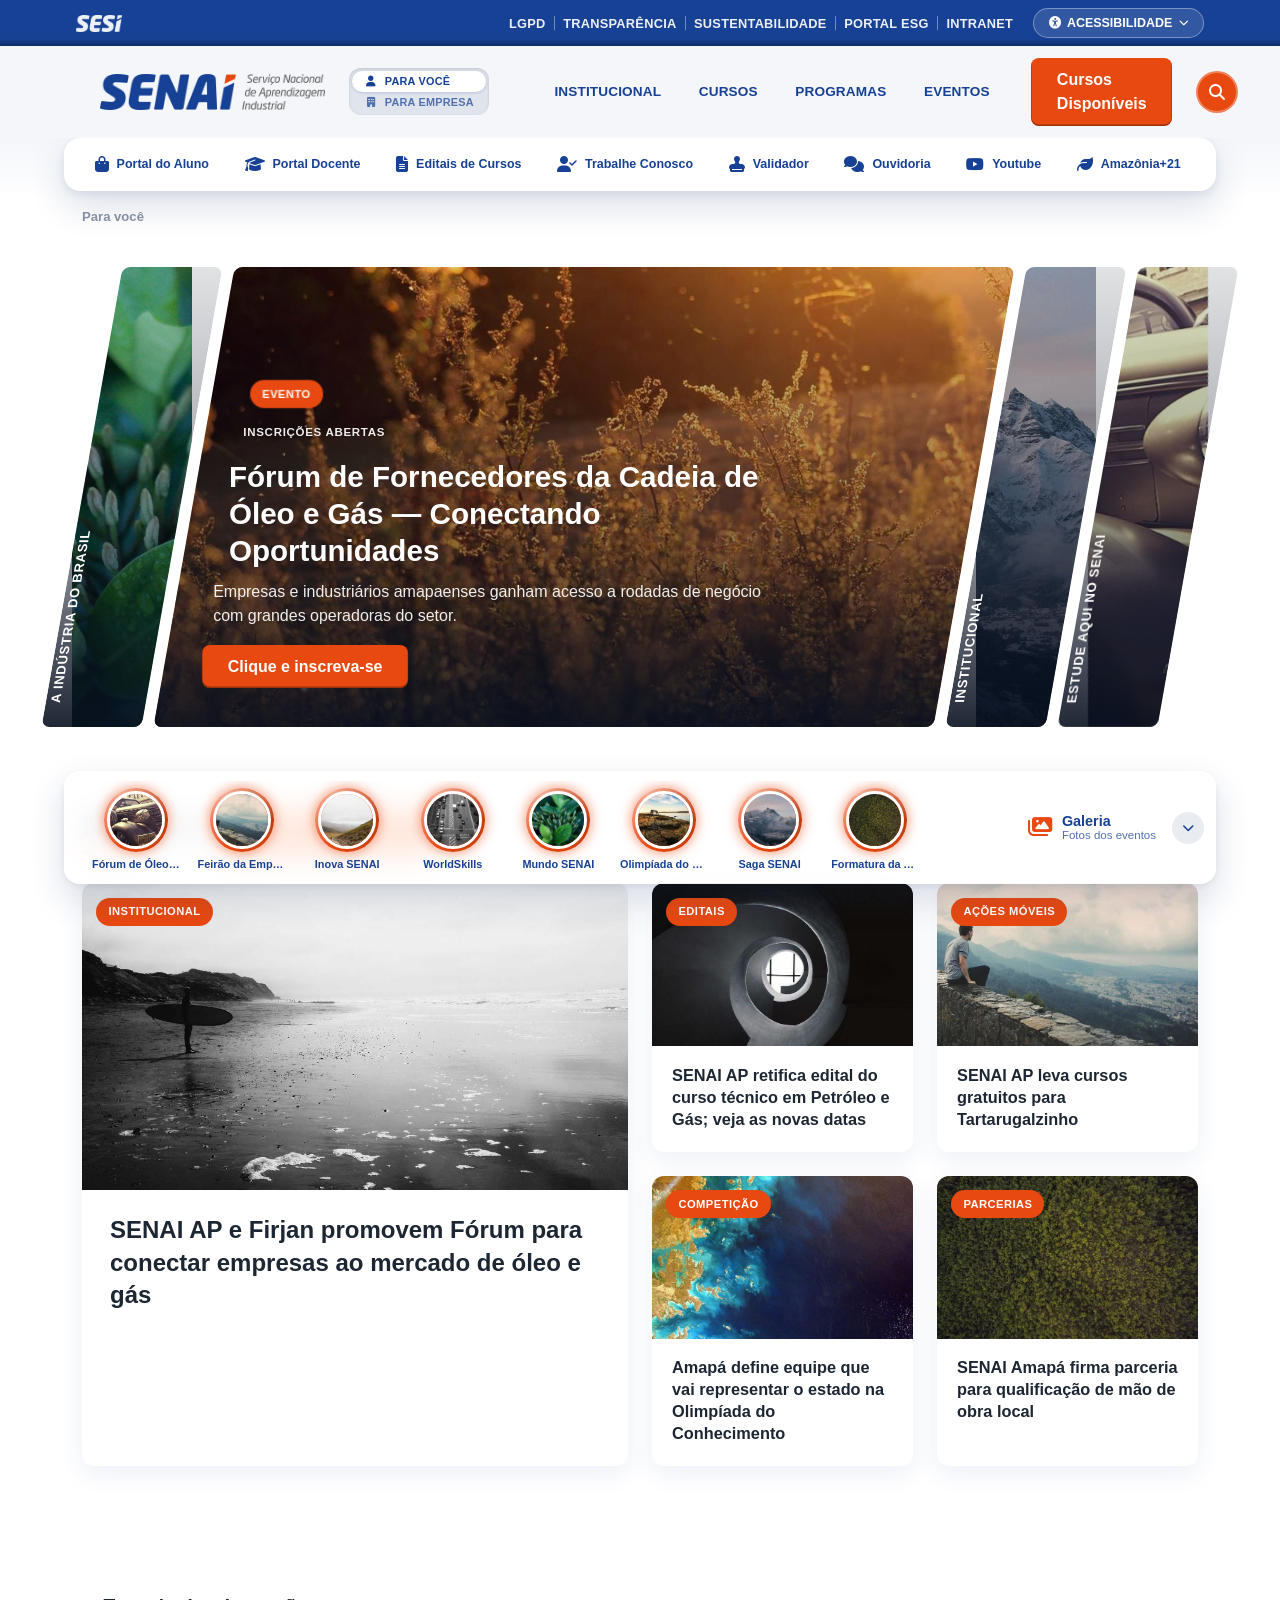
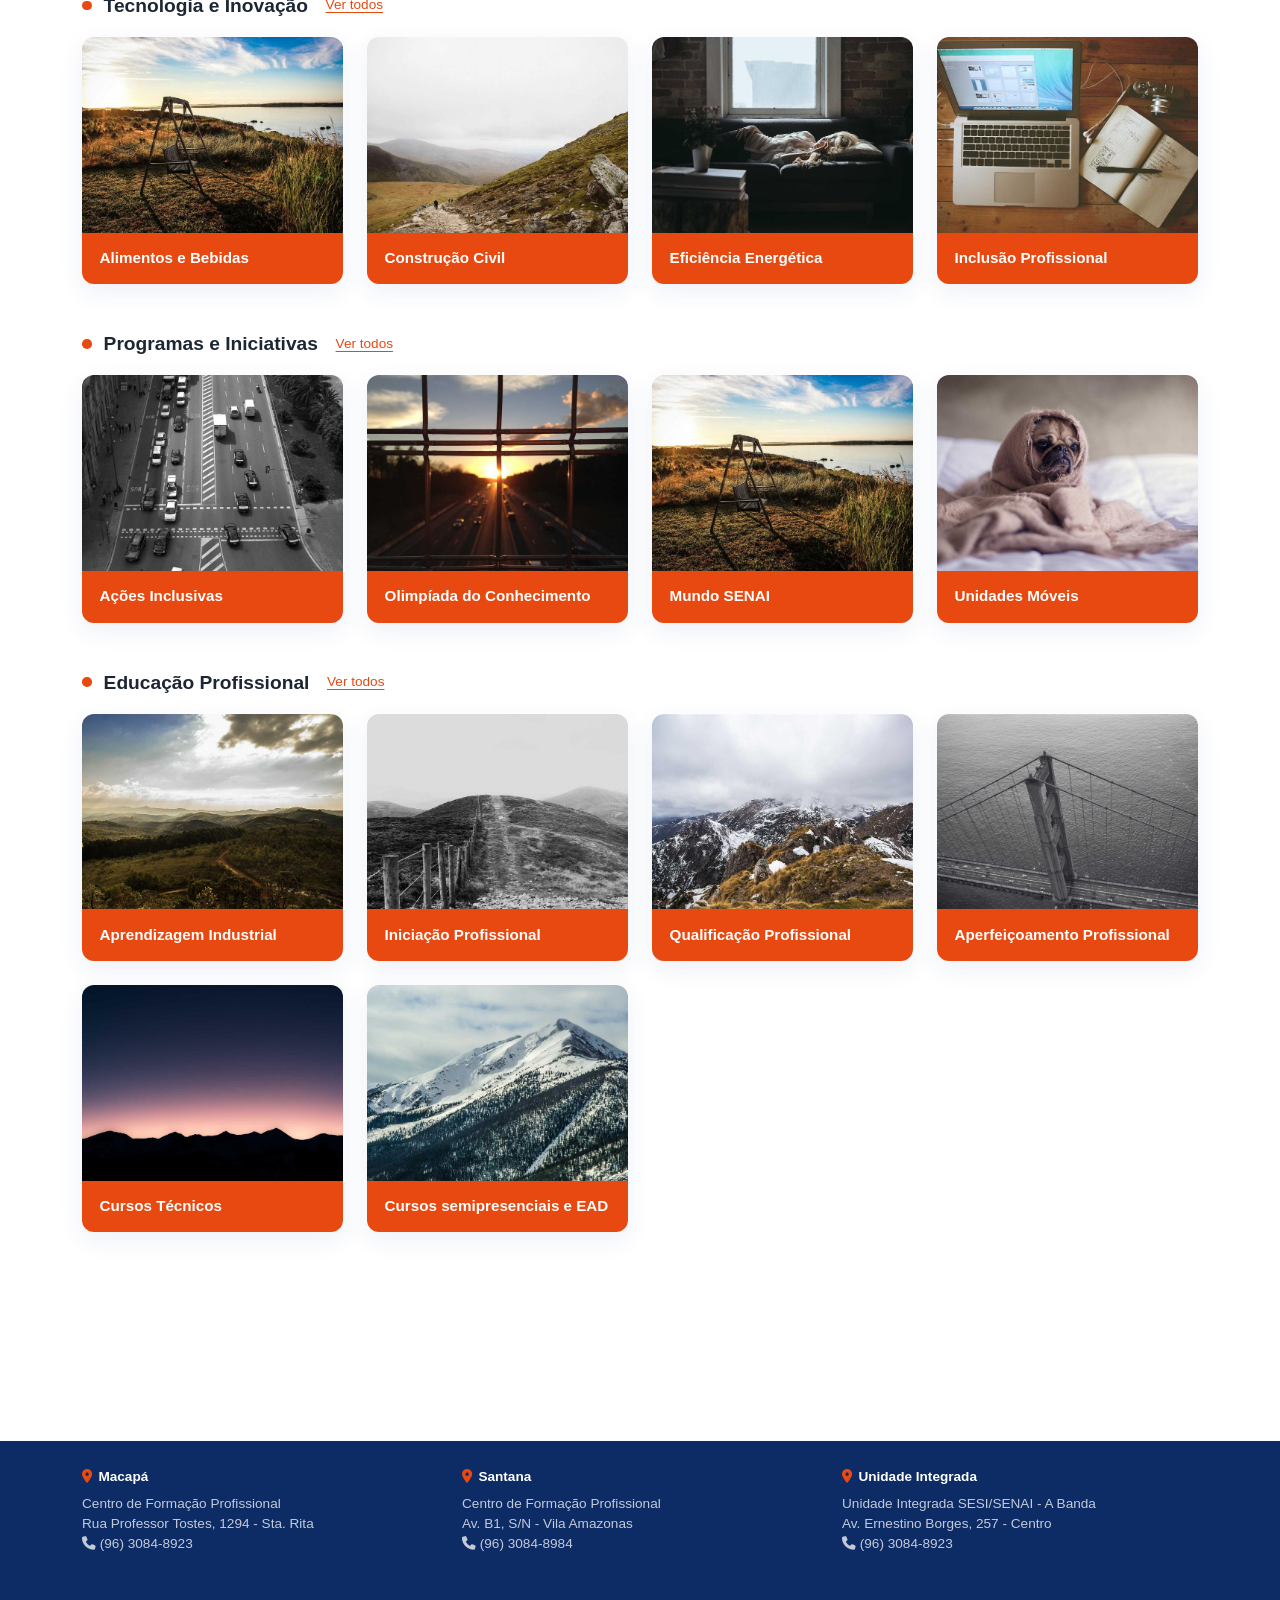
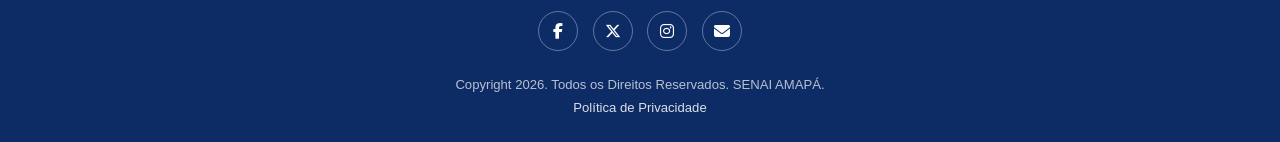
==== commit 4efa2ef5: "Prepara a publicação: raiz aponta para o conceito2, pasta do SESI sem espaço - "conceito2 SESI" vira" ====
--- a/index.html
+++ b/index.html
@@ -2,67 +2,35 @@
 <html lang="pt-BR"><head>
 <meta charset="UTF-8">
 <meta name="viewport" content="width=device-width, initial-scale=1">
-<title>SENAI Amapá — Escolha seu perfil</title>
-<meta name="description" content="SENAI Amapá: educação profissional, tecnologia e inovação para a indústria. Escolha o site feito para você ou para a sua empresa.">
+<title>SENAI Amapá — protótipo</title>
+<meta name="robots" content="noindex">
 <link rel="icon" href="assets/img/favicon.png">
-<link rel="stylesheet" href="assets/vendor/bootstrap/bootstrap.min.css">
-<link rel="stylesheet" href="assets/vendor/fontawesome/css/all.min.css">
-<link rel="stylesheet" href="assets/css/style.css">
-<link rel="stylesheet" href="assets/css/glass.css">
-<link rel="stylesheet" href="assets/css/mobile.css">
+<!-- A raiz é só a porta de entrada do protótipo: quem chega aqui vai para o
+     conceito2, que é a versão em uso. O redirecionamento é feito em três
+     camadas porque o GitHub Pages não tem redirecionamento de servidor:
+     o <meta refresh> atende quem tem JavaScript desligado, o script atende
+     quem o tem (e sem deixar esta página no histórico, para o "voltar" do
+     navegador não cair num laço), e o link cobre quem bloqueia os dois. -->
+<meta http-equiv="refresh" content="0; url=conceito2/">
+<script>location.replace("conceito2/");</script>
+<style>
+  body {
+    margin: 0;
+    min-height: 100vh;
+    display: flex;
+    flex-direction: column;
+    align-items: center;
+    justify-content: center;
+    gap: 1rem;
+    font-family: system-ui, -apple-system, "Segoe UI", Roboto, sans-serif;
+    color: #1c2733;
+    background-color: #f4f6fa;
+  }
+  img { width: 200px; height: auto; }
+  a { color: #164194; font-weight: 700; }
+</style>
 </head>
-<body class="site-senai">
-<a class="skip-link" href="#main">Pular para o conteúdo</a>
-<!--
-<div class="topbar">
-  <div class="container-xl">
-    <div class="topbar-menu">
-      <button class="topbar-toggler" type="button" aria-expanded="false" aria-controls="topbarInstitutional" aria-label="Abrir links institucionais">
-        <i class="fa-solid fa-bars"></i>
-      </button>
-      <ul class="topbar-links institutional" id="topbarInstitutional">
-      <li><a href="sesi-home.html"><img class="sesi-icon-min" src="assets/img/sesi_branco.png" alt="SESI Amapá"></a></li>
-      <li><a href="#">LGPD</a></li>
-      <li><a href="#">Transparência</a></li>
-      <li><a href="#">Sustentabilidade</a></li>
-      <li><a href="#">Portal ESG</a></li>
-      <li><a href="#">Intranet</a></li>
-      </ul>
-    </div>
-    <div class="accessibility-dropdown">
-      <button class="accessibility-toggle" type="button" aria-expanded="false">
-        <i class="fa-solid fa-universal-access"></i> Acessibilidade <i class="fa-solid fa-chevron-down" style="font-size:.6rem"></i>
-      </button>
-      <div class="accessibility-menu">
-        <button type="button" data-action="font-increase"><i class="fa-solid fa-magnifying-glass-plus"></i> Aumentar fonte</button>
-        <button type="button" data-action="font-decrease"><i class="fa-solid fa-magnifying-glass-minus"></i> Diminuir fonte</button>
-        <button type="button" data-action="contrast"><i class="fa-solid fa-circle-half-stroke"></i> Contraste</button>
-        <a href="#" target="_blank"><i class="fa-solid fa-hands-asl-interpreting"></i> Libras</a>
-        <a href="#" target="_blank"><i class="fa-solid fa-volume-high"></i> Leitor de Tela</a>
-      </div>
-    </div>
-  </div>
-</div>
--->
-<main id="main" class="profile-picker">
-  <a class="profile-half profile-half-voce" href="para-voce/index.html">
-    <div class="profile-half-inner">
-      <span class="profile-icon"><i class="fa-solid fa-user"></i></span>
-      <h1>Serviços para você</h1>
-      <span class="btn btn-brand profile-btn">Entrar no site</span>
-    </div>
-  </a>
-  <a class="profile-half profile-half-empresa" href="para-empresa/index.html">
-    <div class="profile-half-inner">
-      <span class="profile-icon"><i class="fa-solid fa-building"></i></span>
-      <h1>Serviços para sua empresas</h1>
-      <span class="btn btn-brand profile-btn">Entrar no site</span>
-    </div>
-  </a>
-</main>
-
-<script src="assets/vendor/bootstrap/bootstrap.bundle.min.js"></script>
-<script src="assets/js/main.js"></script>
-<script src="assets/js/glass.js"></script>
-
+<body>
+  <img src="assets/img/logos%20SENAI/senai_cor_ass.png" alt="SENAI Amapá">
+  <p>Abrindo o protótipo… <a href="conceito2/">Entrar agora</a></p>
 </body></html>
